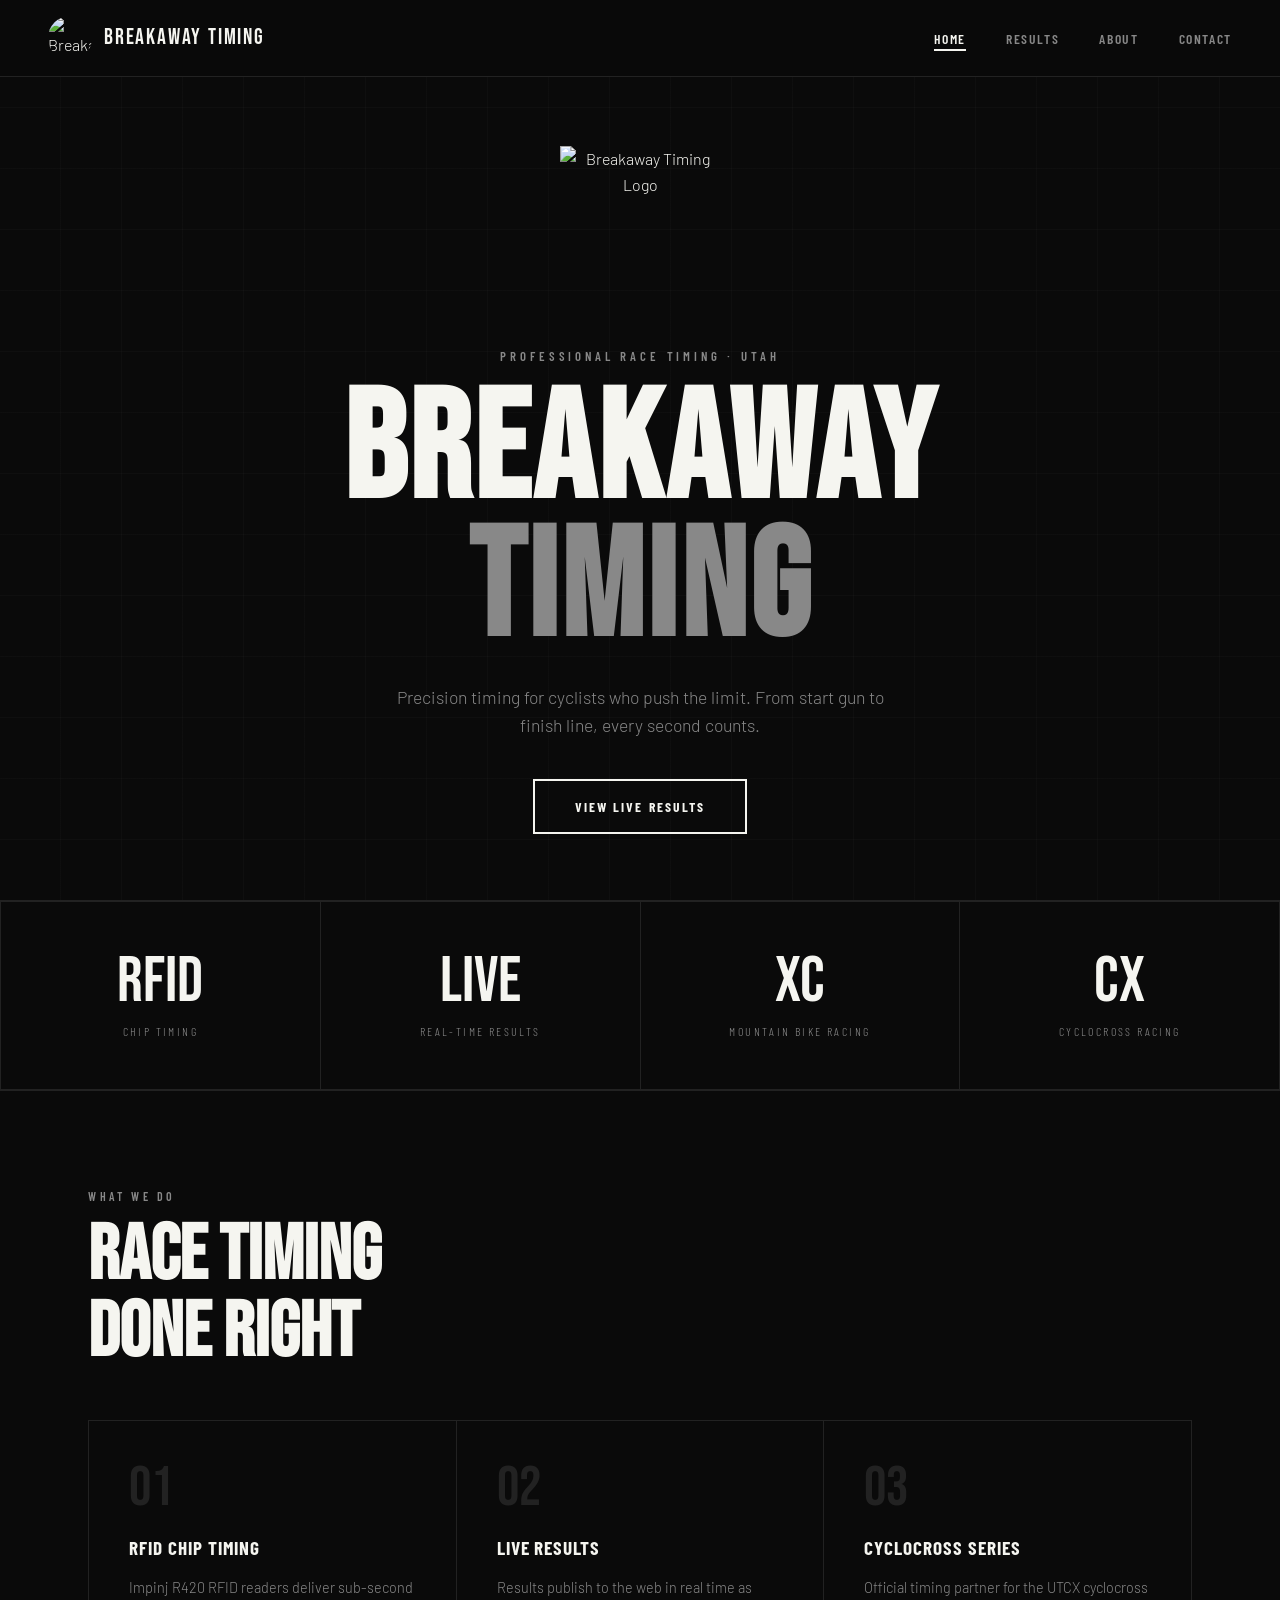
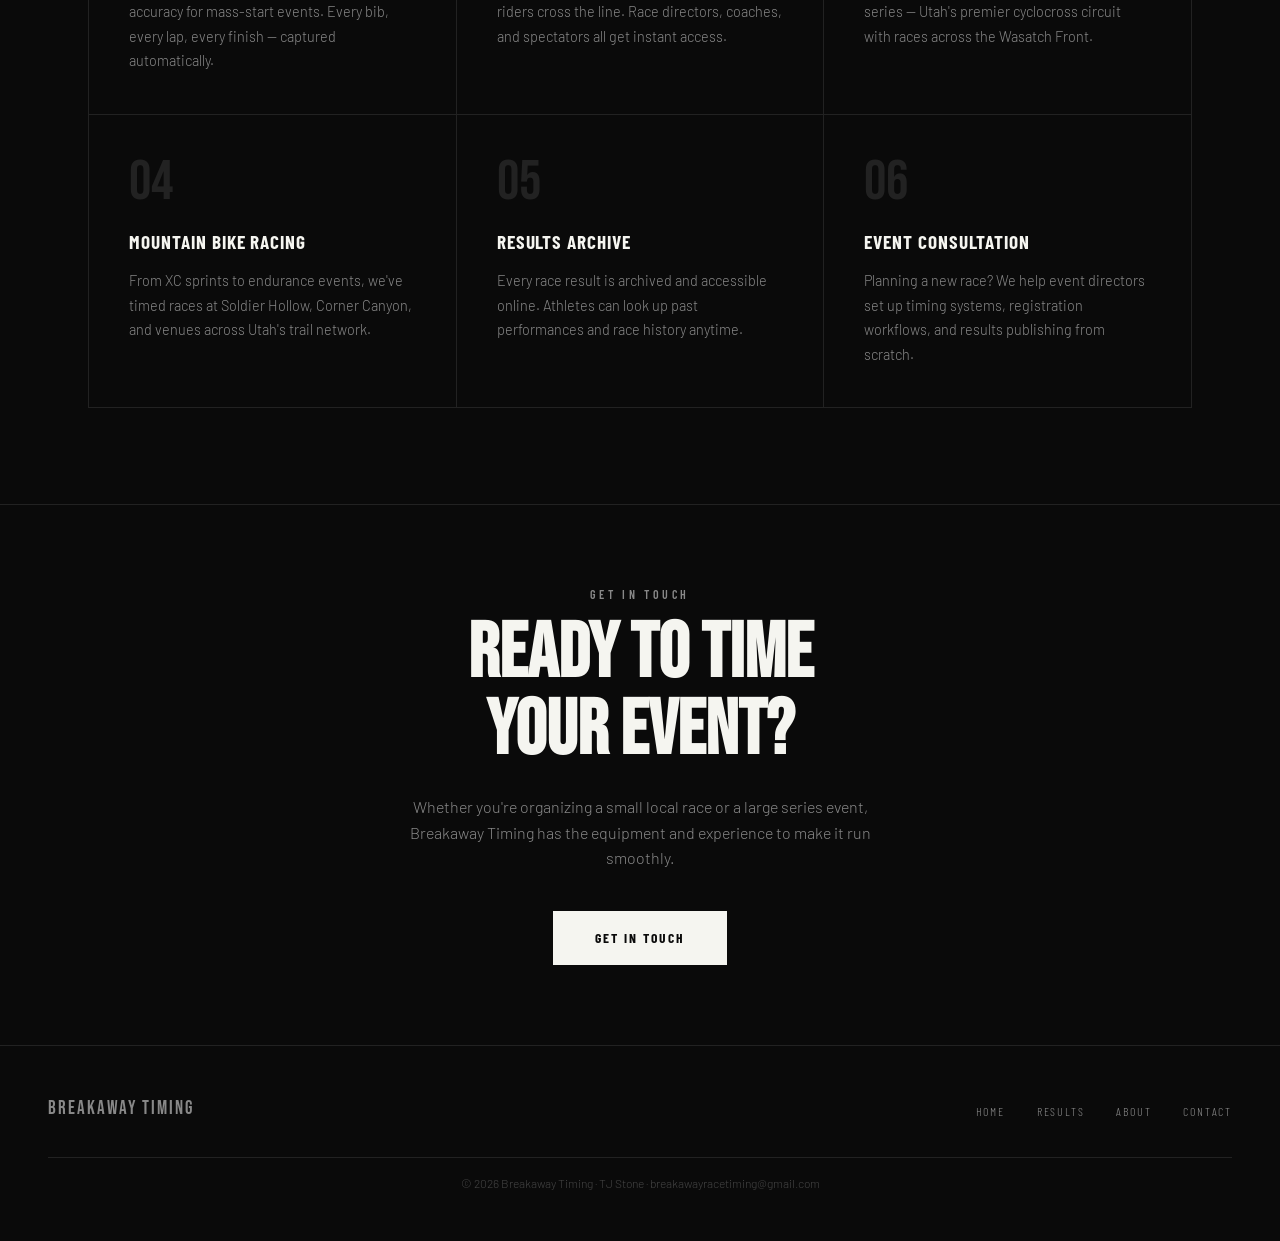
==== index.html @ 4f731759 "Add files via upload" ====
<!DOCTYPE html>
<html lang="en">
<head>
  <meta charset="UTF-8" />
  <meta name="viewport" content="width=device-width, initial-scale=1.0" />
  <title>Breakaway Timing</title>
  <link rel="stylesheet" href="style.css" />
</head>
<body>

  <!-- NAV -->
  <nav>
    <a class="nav-logo" href="index.html">
      <img src="logo.jpg" alt="Breakaway Timing" />
      <span>Breakaway Timing</span>
    </a>
    <ul class="nav-links">
      <li><a href="index.html" class="active">Home</a></li>
      <li><a href="results.html">Results</a></li>
      <li><a href="about.html">About</a></li>
      <li><a href="contact.html">Contact</a></li>
    </ul>
  </nav>

  <!-- HERO -->
  <section class="hero">
    <div class="hero-bg"></div>
    <div class="hero-content">
      <img class="hero-logo" src="logo.jpg" alt="Breakaway Timing Logo" />
      <p class="hero-eyebrow">Professional Race Timing · Utah</p>
      <h1>BREAKAWAY<span>TIMING</span></h1>
      <p class="hero-sub">Precision timing for cyclists who push the limit. From start gun to finish line, every second counts.</p>
      <a href="results.html" class="btn">View Live Results</a>
    </div>
  </section>

  <div class="divider"></div>

  <!-- STATS -->
  <div class="stats-row">
    <div class="stat-item">
      <div class="stat-number">RFID</div>
      <div class="stat-label">Chip Timing</div>
    </div>
    <div class="stat-item">
      <div class="stat-number">Live</div>
      <div class="stat-label">Real-Time Results</div>
    </div>
    <div class="stat-item">
      <div class="stat-number">XC</div>
      <div class="stat-label">Mountain Bike Racing</div>
    </div>
    <div class="stat-item">
      <div class="stat-number">CX</div>
      <div class="stat-label">Cyclocross Racing</div>
    </div>
  </div>

  <div class="divider"></div>

  <!-- SERVICES -->
  <section class="section">
    <p class="section-label">What We Do</p>
    <h2 class="section-title">Race Timing<br>Done Right</h2>

    <div class="services-grid">
      <div class="service-card">
        <div class="service-number">01</div>
        <h3>RFID Chip Timing</h3>
        <p>Impinj R420 RFID readers deliver sub-second accuracy for mass-start events. Every bib, every lap, every finish — captured automatically.</p>
      </div>
      <div class="service-card">
        <div class="service-number">02</div>
        <h3>Live Results</h3>
        <p>Results publish to the web in real time as riders cross the line. Race directors, coaches, and spectators all get instant access.</p>
      </div>
      <div class="service-card">
        <div class="service-number">03</div>
        <h3>Cyclocross Series</h3>
        <p>Official timing partner for the UTCX cyclocross series — Utah's premier cyclocross circuit with races across the Wasatch Front.</p>
      </div>
      <div class="service-card">
        <div class="service-number">04</div>
        <h3>Mountain Bike Racing</h3>
        <p>From XC sprints to endurance events, we've timed races at Soldier Hollow, Corner Canyon, and venues across Utah's trail network.</p>
      </div>
      <div class="service-card">
        <div class="service-number">05</div>
        <h3>Results Archive</h3>
        <p>Every race result is archived and accessible online. Athletes can look up past performances and race history anytime.</p>
      </div>
      <div class="service-card">
        <div class="service-number">06</div>
        <h3>Event Consultation</h3>
        <p>Planning a new race? We help event directors set up timing systems, registration workflows, and results publishing from scratch.</p>
      </div>
    </div>
  </section>

  <div class="divider"></div>

  <!-- CTA -->
  <section class="section" style="text-align:center; padding: 5rem 3rem;">
    <p class="section-label">Get In Touch</p>
    <h2 class="section-title">Ready to Time<br>Your Event?</h2>
    <p style="color: var(--mid); max-width: 480px; margin: 1rem auto 2.5rem; font-size: 1rem;">
      Whether you're organizing a small local race or a large series event, Breakaway Timing has the equipment and experience to make it run smoothly.
    </p>
    <a href="contact.html" class="btn btn-solid">Get In Touch</a>
  </section>

  <!-- FOOTER -->
  <footer>
    <div class="footer-logo">Breakaway Timing</div>
    <ul class="footer-links">
      <li><a href="index.html">Home</a></li>
      <li><a href="results.html">Results</a></li>
      <li><a href="about.html">About</a></li>
      <li><a href="contact.html">Contact</a></li>
    </ul>
    <p class="footer-copy">© 2026 Breakaway Timing · TJ Stone · breakawayracetiming@gmail.com</p>
  </footer>

</body>
</html>
---- style.css ----
@import url('https://fonts.googleapis.com/css2?family=Bebas+Neue&family=Barlow+Condensed:wght@400;600;700&family=Barlow:wght@300;400;500&display=swap');

/* ─── VARIABLES ─── */
:root {
  --black: #0a0a0a;
  --white: #f5f5f0;
  --accent: #e8e8e0;
  --mid: #888;
  --border: #222;
  --font-display: 'Bebas Neue', sans-serif;
  --font-heading: 'Barlow Condensed', sans-serif;
  --font-body: 'Barlow', sans-serif;
}

/* ─── RESET ─── */
*, *::before, *::after { box-sizing: border-box; margin: 0; padding: 0; }

html { scroll-behavior: smooth; }

body {
  background: var(--black);
  color: var(--white);
  font-family: var(--font-body);
  font-weight: 300;
  line-height: 1.6;
  overflow-x: hidden;
}

a { color: inherit; text-decoration: none; }
img { max-width: 100%; display: block; }

/* ─── NAV ─── */
nav {
  position: fixed;
  top: 0; left: 0; right: 0;
  z-index: 100;
  display: flex;
  align-items: center;
  justify-content: space-between;
  padding: 1rem 3rem;
  background: rgba(10,10,10,0.95);
  backdrop-filter: blur(8px);
  border-bottom: 1px solid var(--border);
}

.nav-logo {
  display: flex;
  align-items: center;
  gap: 0.75rem;
}

.nav-logo img {
  width: 44px;
  height: 44px;
  object-fit: contain;
  filter: invert(0);
  border-radius: 50%;
}

.nav-logo span {
  font-family: var(--font-display);
  font-size: 1.4rem;
  letter-spacing: 0.08em;
  color: var(--white);
}

.nav-links {
  display: flex;
  gap: 2.5rem;
  list-style: none;
}

.nav-links a {
  font-family: var(--font-heading);
  font-weight: 600;
  font-size: 0.85rem;
  letter-spacing: 0.12em;
  text-transform: uppercase;
  color: var(--mid);
  transition: color 0.2s;
}

.nav-links a:hover,
.nav-links a.active { color: var(--white); }

.nav-links a.active {
  border-bottom: 2px solid var(--white);
  padding-bottom: 2px;
}

/* ─── HERO ─── */
.hero {
  min-height: 100vh;
  display: flex;
  align-items: center;
  justify-content: center;
  position: relative;
  overflow: hidden;
  padding-top: 80px;
}

.hero-bg {
  position: absolute;
  inset: 0;
  background:
    repeating-linear-gradient(
      0deg,
      transparent,
      transparent 60px,
      rgba(255,255,255,0.02) 60px,
      rgba(255,255,255,0.02) 61px
    ),
    repeating-linear-gradient(
      90deg,
      transparent,
      transparent 60px,
      rgba(255,255,255,0.02) 60px,
      rgba(255,255,255,0.02) 61px
    );
}

.hero-content {
  position: relative;
  text-align: center;
  max-width: 900px;
  padding: 2rem;
}

.hero-logo {
  width: 160px;
  height: 160px;
  object-fit: contain;
  margin: 0 auto 2.5rem;
  filter: drop-shadow(0 0 40px rgba(255,255,255,0.1));
  animation: fadeUp 0.8s ease both;
}

.hero-eyebrow {
  font-family: var(--font-heading);
  font-weight: 600;
  font-size: 0.8rem;
  letter-spacing: 0.3em;
  text-transform: uppercase;
  color: var(--mid);
  margin-bottom: 1rem;
  animation: fadeUp 0.8s ease 0.1s both;
}

.hero h1 {
  font-family: var(--font-display);
  font-size: clamp(5rem, 12vw, 10rem);
  line-height: 0.9;
  letter-spacing: 0.02em;
  color: var(--white);
  animation: fadeUp 0.8s ease 0.2s both;
}

.hero h1 span {
  display: block;
  color: var(--mid);
}

.hero-sub {
  font-size: 1.1rem;
  color: var(--mid);
  max-width: 500px;
  margin: 1.5rem auto 2.5rem;
  animation: fadeUp 0.8s ease 0.3s both;
}

.btn {
  display: inline-block;
  font-family: var(--font-heading);
  font-weight: 700;
  font-size: 0.85rem;
  letter-spacing: 0.15em;
  text-transform: uppercase;
  padding: 0.9rem 2.5rem;
  border: 2px solid var(--white);
  color: var(--white);
  transition: background 0.2s, color 0.2s;
  animation: fadeUp 0.8s ease 0.4s both;
}

.btn:hover {
  background: var(--white);
  color: var(--black);
}

.btn-solid {
  background: var(--white);
  color: var(--black);
}

.btn-solid:hover {
  background: transparent;
  color: var(--white);
}

/* ─── SECTIONS ─── */
.section {
  padding: 6rem 3rem;
  max-width: 1200px;
  margin: 0 auto;
}

.section-label {
  font-family: var(--font-heading);
  font-weight: 600;
  font-size: 0.75rem;
  letter-spacing: 0.3em;
  text-transform: uppercase;
  color: var(--mid);
  margin-bottom: 0.75rem;
}

.section-title {
  font-family: var(--font-display);
  font-size: clamp(3rem, 6vw, 5rem);
  line-height: 1;
  margin-bottom: 1.5rem;
}

.divider {
  width: 100%;
  height: 1px;
  background: var(--border);
  margin: 0;
}

/* ─── SERVICES GRID ─── */
.services-grid {
  display: grid;
  grid-template-columns: repeat(auto-fit, minmax(280px, 1fr));
  gap: 1px;
  background: var(--border);
  border: 1px solid var(--border);
  margin-top: 3rem;
}

.service-card {
  background: var(--black);
  padding: 2.5rem;
  transition: background 0.2s;
}

.service-card:hover { background: #111; }

.service-number {
  font-family: var(--font-display);
  font-size: 3.5rem;
  color: var(--border);
  line-height: 1;
  margin-bottom: 1rem;
}

.service-card h3 {
  font-family: var(--font-heading);
  font-weight: 700;
  font-size: 1.2rem;
  letter-spacing: 0.05em;
  text-transform: uppercase;
  margin-bottom: 0.75rem;
}

.service-card p {
  font-size: 0.9rem;
  color: var(--mid);
  line-height: 1.7;
}

/* ─── STATS ROW ─── */
.stats-row {
  display: grid;
  grid-template-columns: repeat(auto-fit, minmax(200px, 1fr));
  gap: 1px;
  background: var(--border);
  border: 1px solid var(--border);
}

.stat-item {
  background: var(--black);
  padding: 3rem 2rem;
  text-align: center;
}

.stat-number {
  font-family: var(--font-display);
  font-size: 4rem;
  line-height: 1;
  color: var(--white);
}

.stat-label {
  font-family: var(--font-heading);
  font-size: 0.75rem;
  letter-spacing: 0.2em;
  text-transform: uppercase;
  color: var(--mid);
  margin-top: 0.5rem;
}

/* ─── PAGE HEADER ─── */
.page-header {
  padding: 10rem 3rem 4rem;
  border-bottom: 1px solid var(--border);
}

.page-header-inner {
  max-width: 1200px;
  margin: 0 auto;
}

/* ─── RESULTS PAGE ─── */
.results-section {
  padding: 3rem;
  max-width: 1200px;
  margin: 0 auto;
}

.controls-row {
  display: flex;
  gap: 1rem;
  margin-bottom: 2rem;
  flex-wrap: wrap;
}

.styled-select {
  appearance: none;
  background: #111;
  border: 1px solid var(--border);
  color: var(--white);
  font-family: var(--font-heading);
  font-size: 0.85rem;
  letter-spacing: 0.08em;
  padding: 0.75rem 2.5rem 0.75rem 1rem;
  cursor: pointer;
  min-width: 200px;
  background-image: url("data:image/svg+xml,%3Csvg xmlns='http://www.w3.org/2000/svg' width='12' height='12' viewBox='0 0 12 12'%3E%3Cpath fill='%23888' d='M6 8L1 3h10z'/%3E%3C/svg%3E");
  background-repeat: no-repeat;
  background-position: right 1rem center;
}

.styled-select:focus { outline: 1px solid var(--white); }

.results-table-wrap {
  border: 1px solid var(--border);
  overflow-x: auto;
}

table {
  width: 100%;
  border-collapse: collapse;
  font-size: 0.9rem;
}

thead tr {
  background: #111;
  border-bottom: 1px solid var(--border);
}

thead th {
  font-family: var(--font-heading);
  font-weight: 600;
  font-size: 0.75rem;
  letter-spacing: 0.15em;
  text-transform: uppercase;
  color: var(--mid);
  padding: 1rem 1.25rem;
  text-align: left;
  white-space: nowrap;
}

tbody tr {
  border-bottom: 1px solid #151515;
  transition: background 0.15s;
}

tbody tr:hover { background: #111; }

tbody td {
  padding: 0.85rem 1.25rem;
  color: var(--white);
  font-size: 0.875rem;
}

tbody td:first-child {
  font-family: var(--font-heading);
  font-weight: 700;
  font-size: 1rem;
  color: var(--mid);
  width: 60px;
}

.badge {
  display: inline-block;
  font-family: var(--font-heading);
  font-size: 0.65rem;
  font-weight: 700;
  letter-spacing: 0.1em;
  text-transform: uppercase;
  padding: 0.2rem 0.6rem;
  border: 1px solid var(--border);
  color: var(--mid);
}

.status-bar {
  display: flex;
  align-items: center;
  justify-content: space-between;
  padding: 0.75rem 1.25rem;
  background: #0d0d0d;
  border: 1px solid var(--border);
  border-bottom: none;
  font-family: var(--font-heading);
  font-size: 0.75rem;
  letter-spacing: 0.1em;
  color: var(--mid);
}

.live-dot {
  display: inline-block;
  width: 8px;
  height: 8px;
  background: #e74c3c;
  border-radius: 50%;
  margin-right: 0.5rem;
  animation: pulse 1.5s ease infinite;
}

/* ─── ABOUT PAGE ─── */
.about-grid {
  display: grid;
  grid-template-columns: 1fr 1fr;
  gap: 6rem;
  align-items: start;
  margin-top: 3rem;
}

.about-text p {
  color: var(--mid);
  margin-bottom: 1.5rem;
  font-size: 1rem;
  line-height: 1.8;
}

.about-text p:first-child {
  font-size: 1.15rem;
  color: var(--white);
}

.about-image-wrap {
  position: sticky;
  top: 120px;
  text-align: center;
}

.about-image-wrap img {
  width: 220px;
  height: 220px;
  object-fit: contain;
  margin: 0 auto;
  filter: drop-shadow(0 0 60px rgba(255,255,255,0.05));
}

/* ─── CONTACT PAGE ─── */
.contact-grid {
  display: grid;
  grid-template-columns: 1fr 1fr;
  gap: 6rem;
  margin-top: 3rem;
}

.contact-info h3 {
  font-family: var(--font-heading);
  font-weight: 700;
  font-size: 0.75rem;
  letter-spacing: 0.25em;
  text-transform: uppercase;
  color: var(--mid);
  margin-bottom: 0.5rem;
  margin-top: 2rem;
}

.contact-info h3:first-child { margin-top: 0; }

.contact-info p,
.contact-info a {
  font-size: 1.1rem;
  color: var(--white);
  transition: color 0.2s;
}

.contact-info a:hover { color: var(--mid); }

.contact-form {
  display: flex;
  flex-direction: column;
  gap: 1rem;
}

.form-group {
  display: flex;
  flex-direction: column;
  gap: 0.4rem;
}

.form-group label {
  font-family: var(--font-heading);
  font-size: 0.75rem;
  letter-spacing: 0.15em;
  text-transform: uppercase;
  color: var(--mid);
}

.form-group input,
.form-group textarea {
  background: #111;
  border: 1px solid var(--border);
  color: var(--white);
  font-family: var(--font-body);
  font-size: 0.95rem;
  padding: 0.85rem 1rem;
  transition: border-color 0.2s;
  resize: none;
}

.form-group input:focus,
.form-group textarea:focus {
  outline: none;
  border-color: var(--white);
}

/* ─── FOOTER ─── */
footer {
  border-top: 1px solid var(--border);
  padding: 3rem;
  display: flex;
  align-items: center;
  justify-content: space-between;
  flex-wrap: wrap;
  gap: 1rem;
}

.footer-logo {
  font-family: var(--font-display);
  font-size: 1.2rem;
  letter-spacing: 0.1em;
  color: var(--mid);
}

.footer-links {
  display: flex;
  gap: 2rem;
  list-style: none;
}

.footer-links a {
  font-family: var(--font-heading);
  font-size: 0.75rem;
  letter-spacing: 0.15em;
  text-transform: uppercase;
  color: var(--mid);
  transition: color 0.2s;
}

.footer-links a:hover { color: var(--white); }

.footer-copy {
  font-size: 0.75rem;
  color: #444;
  width: 100%;
  text-align: center;
  padding-top: 1rem;
  border-top: 1px solid var(--border);
  margin-top: 1rem;
}

/* ─── ANIMATIONS ─── */
@keyframes fadeUp {
  from { opacity: 0; transform: translateY(20px); }
  to   { opacity: 1; transform: translateY(0); }
}

@keyframes pulse {
  0%, 100% { opacity: 1; }
  50%       { opacity: 0.3; }
}

/* ─── RESPONSIVE ─── */
@media (max-width: 768px) {
  nav { padding: 1rem 1.5rem; }
  .nav-links { gap: 1.5rem; }
  .section { padding: 4rem 1.5rem; }
  .page-header { padding: 8rem 1.5rem 3rem; }
  .results-section { padding: 2rem 1.5rem; }
  .about-grid,
  .contact-grid { grid-template-columns: 1fr; gap: 3rem; }
  .about-image-wrap { position: static; }
  footer { padding: 2rem 1.5rem; flex-direction: column; align-items: flex-start; }
  .controls-row { flex-direction: column; }
  .styled-select { min-width: 100%; }
}
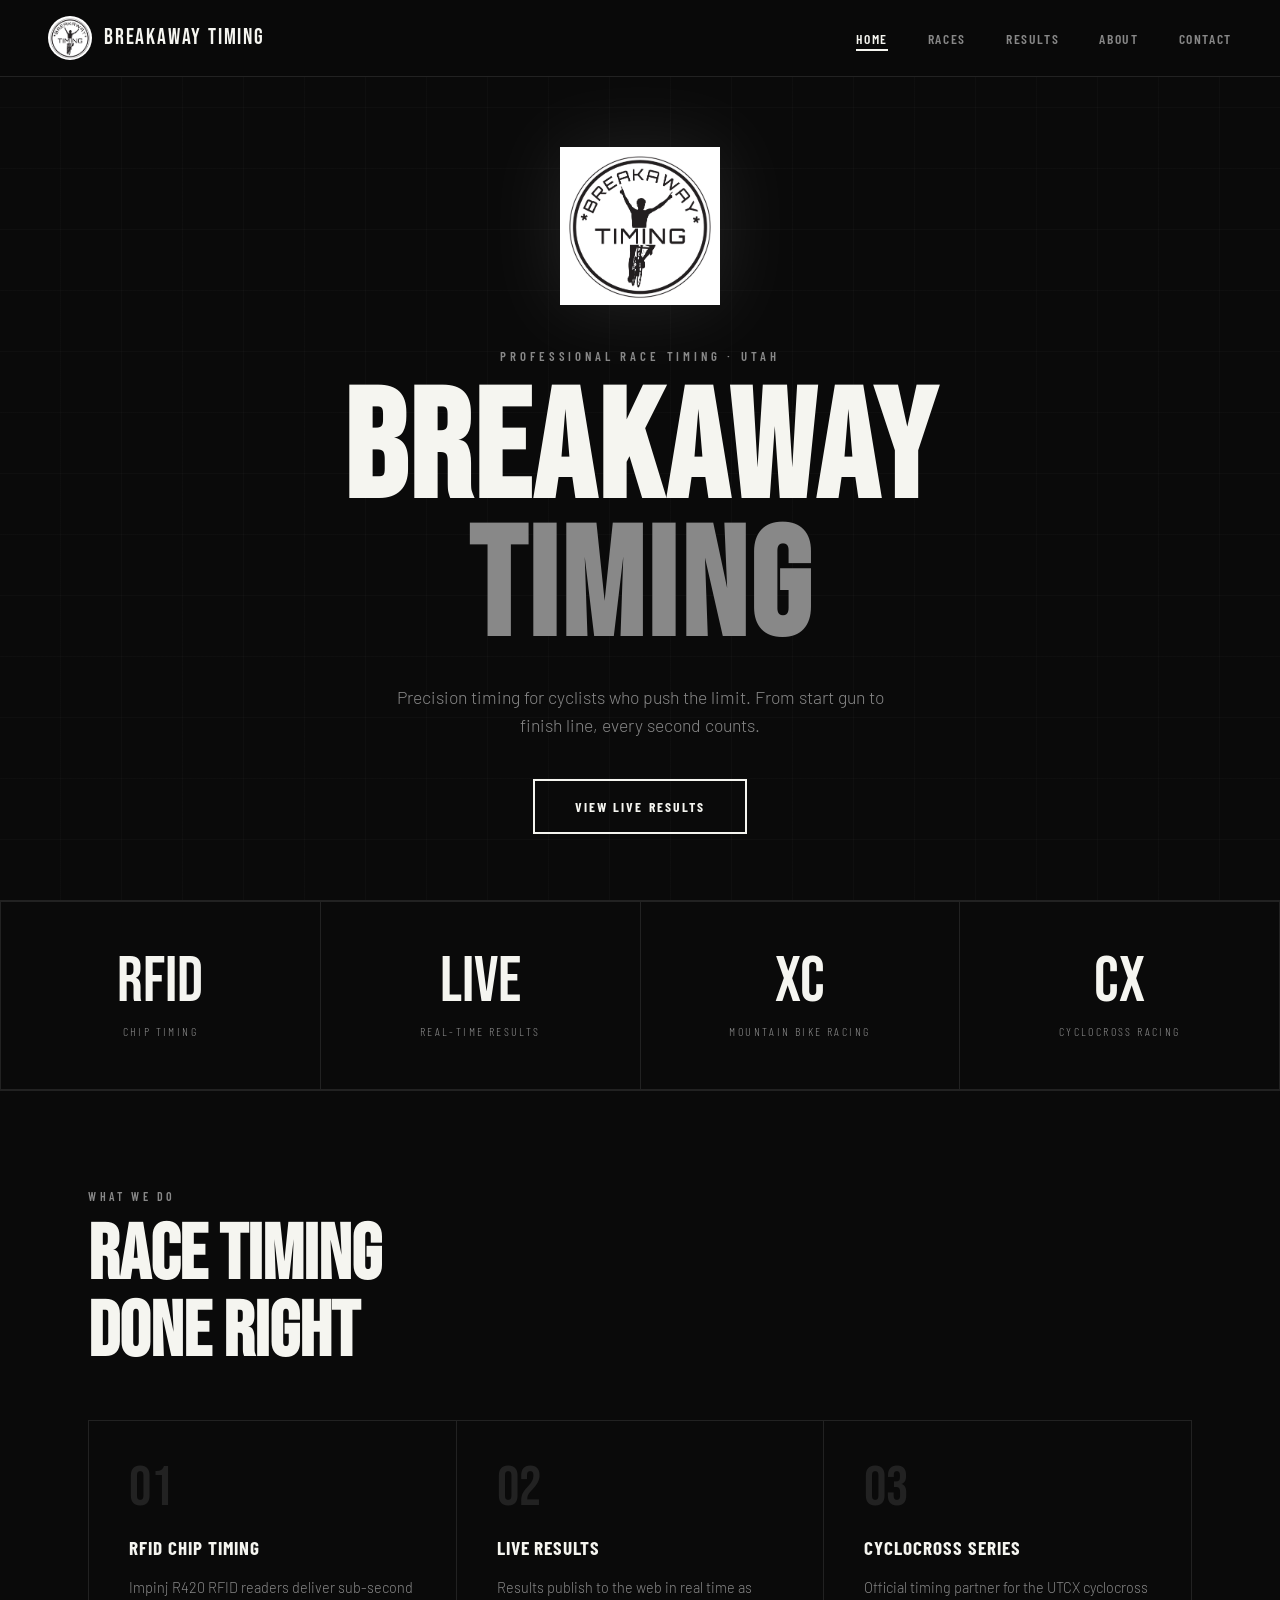
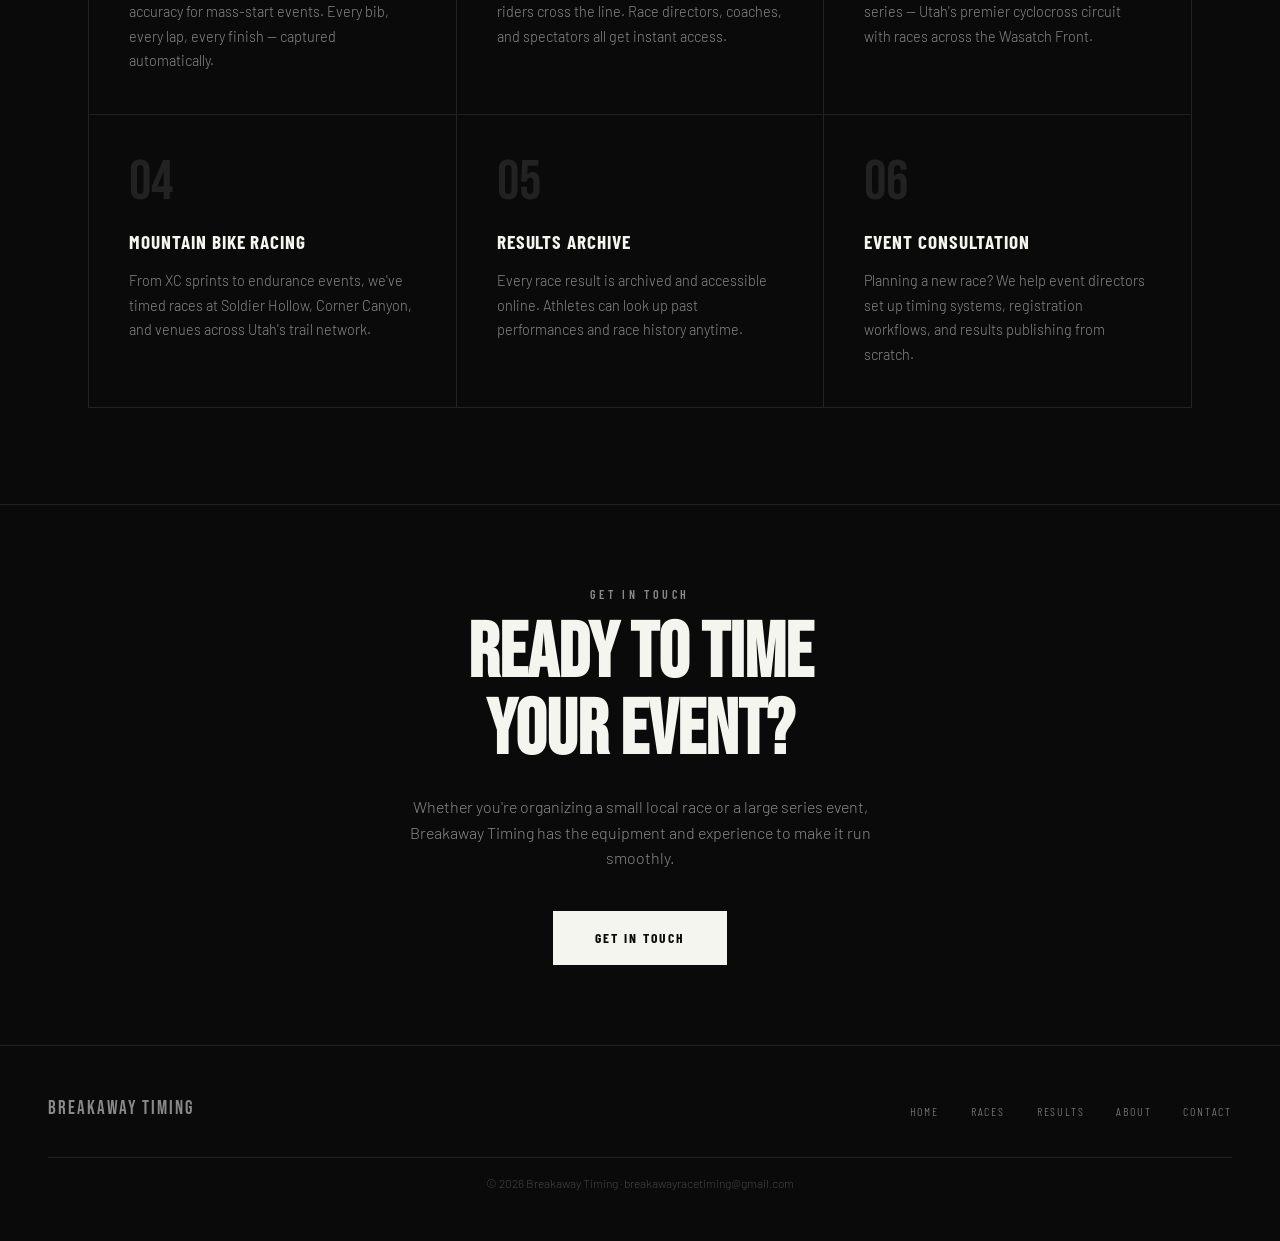
==== commit a389985b: "Add files via upload" ====
--- a/index.html
+++ b/index.html
@@ -16,6 +16,7 @@
     </a>
     <ul class="nav-links">
       <li><a href="index.html" class="active">Home</a></li>
+      <li><a href="races.html">Races</a></li>
       <li><a href="results.html">Results</a></li>
       <li><a href="about.html">About</a></li>
       <li><a href="contact.html">Contact</a></li>
@@ -114,11 +115,12 @@
     <div class="footer-logo">Breakaway Timing</div>
     <ul class="footer-links">
       <li><a href="index.html">Home</a></li>
+      <li><a href="races.html">Races</a></li>
       <li><a href="results.html">Results</a></li>
       <li><a href="about.html">About</a></li>
       <li><a href="contact.html">Contact</a></li>
     </ul>
-    <p class="footer-copy">© 2026 Breakaway Timing · TJ Stone · breakawayracetiming@gmail.com</p>
+    <p class="footer-copy">© 2026 Breakaway Timing · breakawayracetiming@gmail.com</p>
   </footer>
 
 </body>
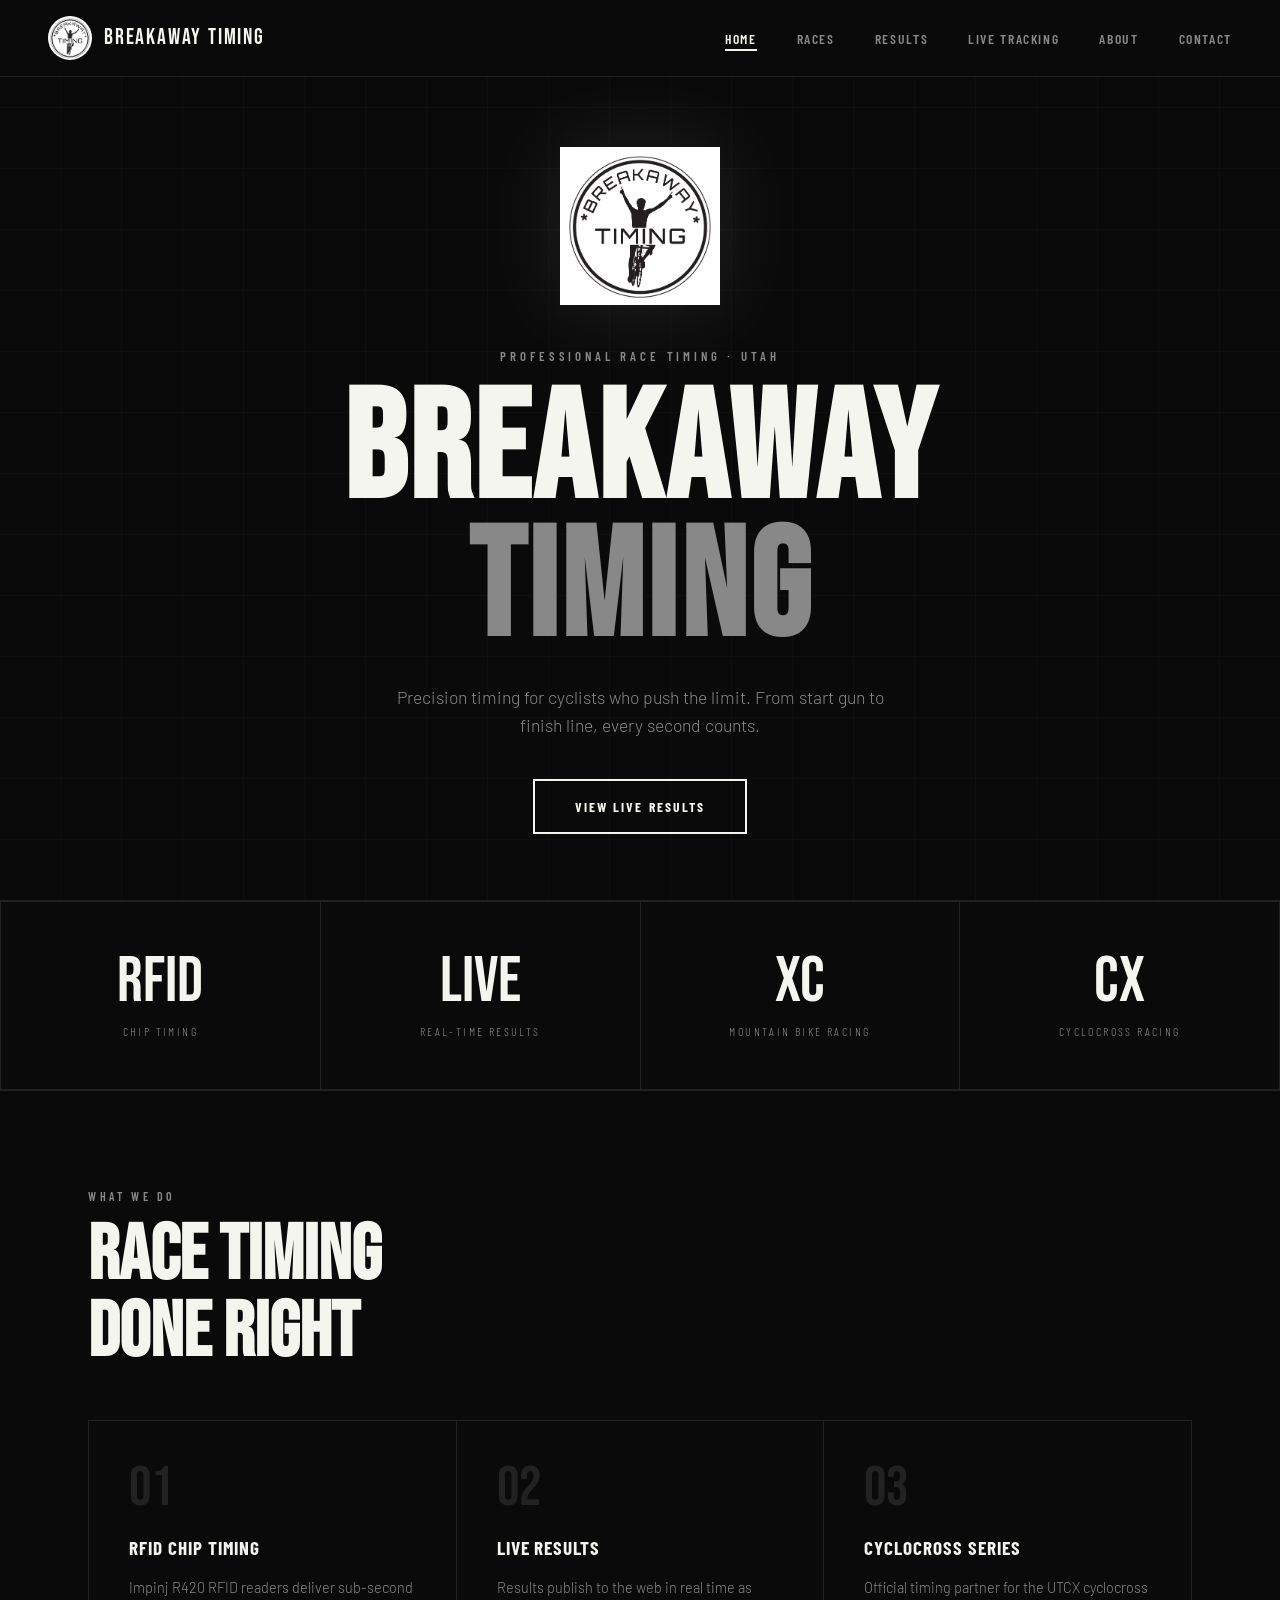
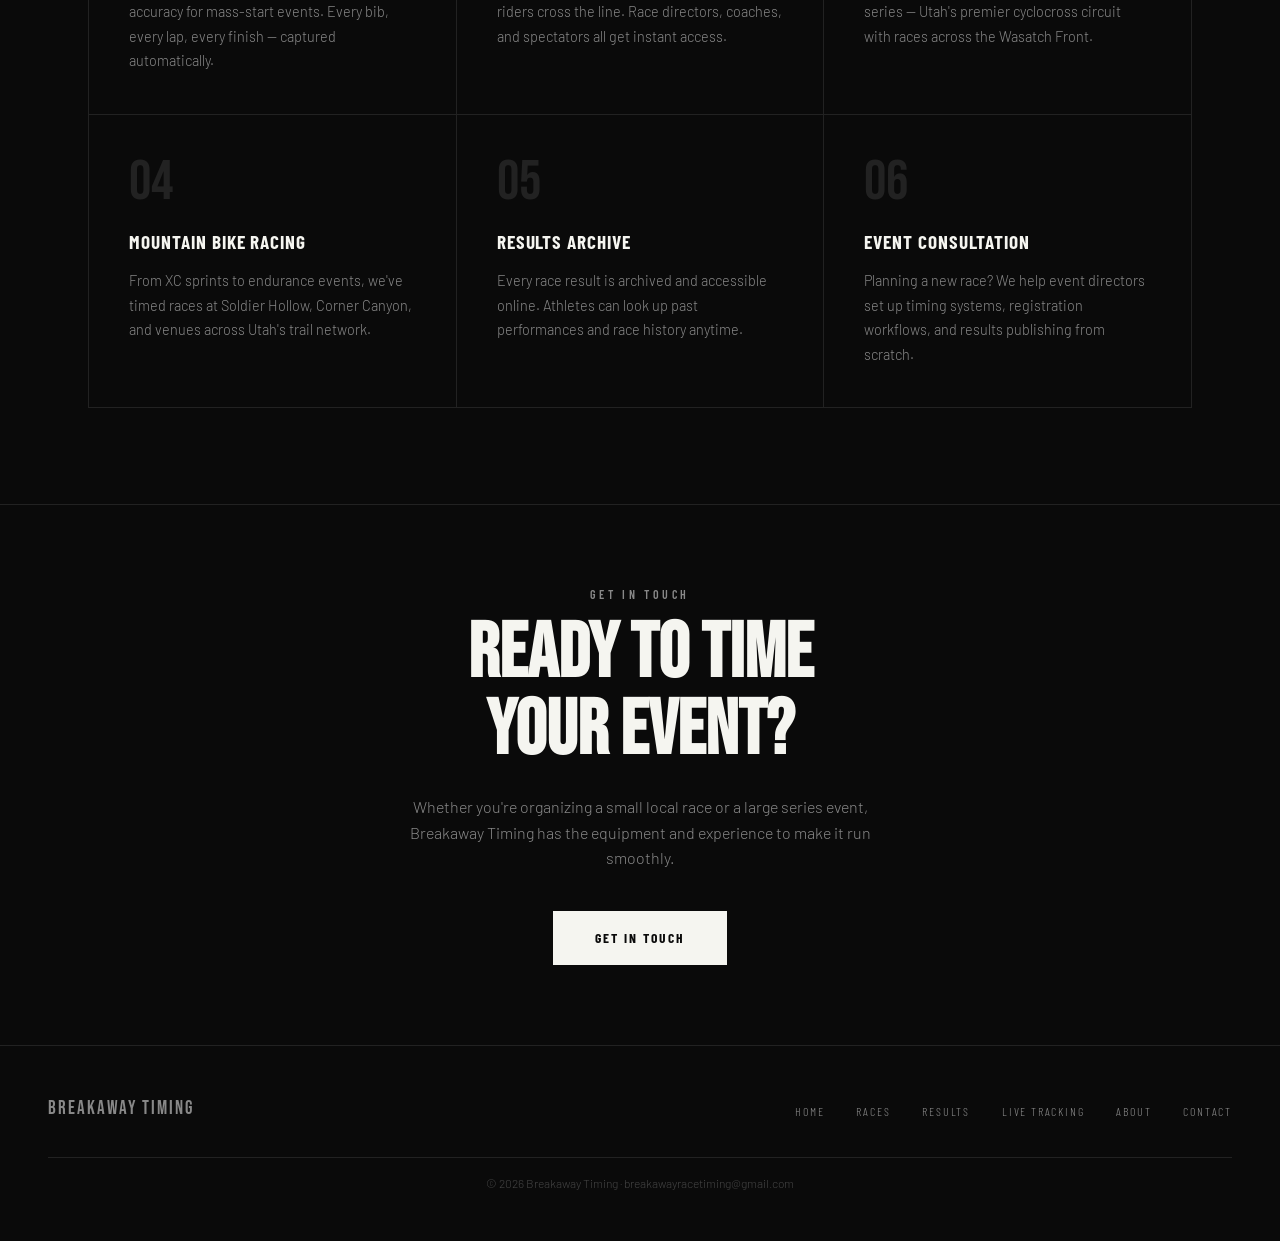
==== commit 7966f89c: "Add files via upload" ====
--- a/index.html
+++ b/index.html
@@ -18,6 +18,7 @@
       <li><a href="index.html" class="active">Home</a></li>
       <li><a href="races.html">Races</a></li>
       <li><a href="results.html">Results</a></li>
+      <li><a href="tracking.html">Live Tracking</a></li>
       <li><a href="about.html">About</a></li>
       <li><a href="contact.html">Contact</a></li>
     </ul>
@@ -117,6 +118,7 @@
       <li><a href="index.html">Home</a></li>
       <li><a href="races.html">Races</a></li>
       <li><a href="results.html">Results</a></li>
+      <li><a href="tracking.html">Live Tracking</a></li>
       <li><a href="about.html">About</a></li>
       <li><a href="contact.html">Contact</a></li>
     </ul>
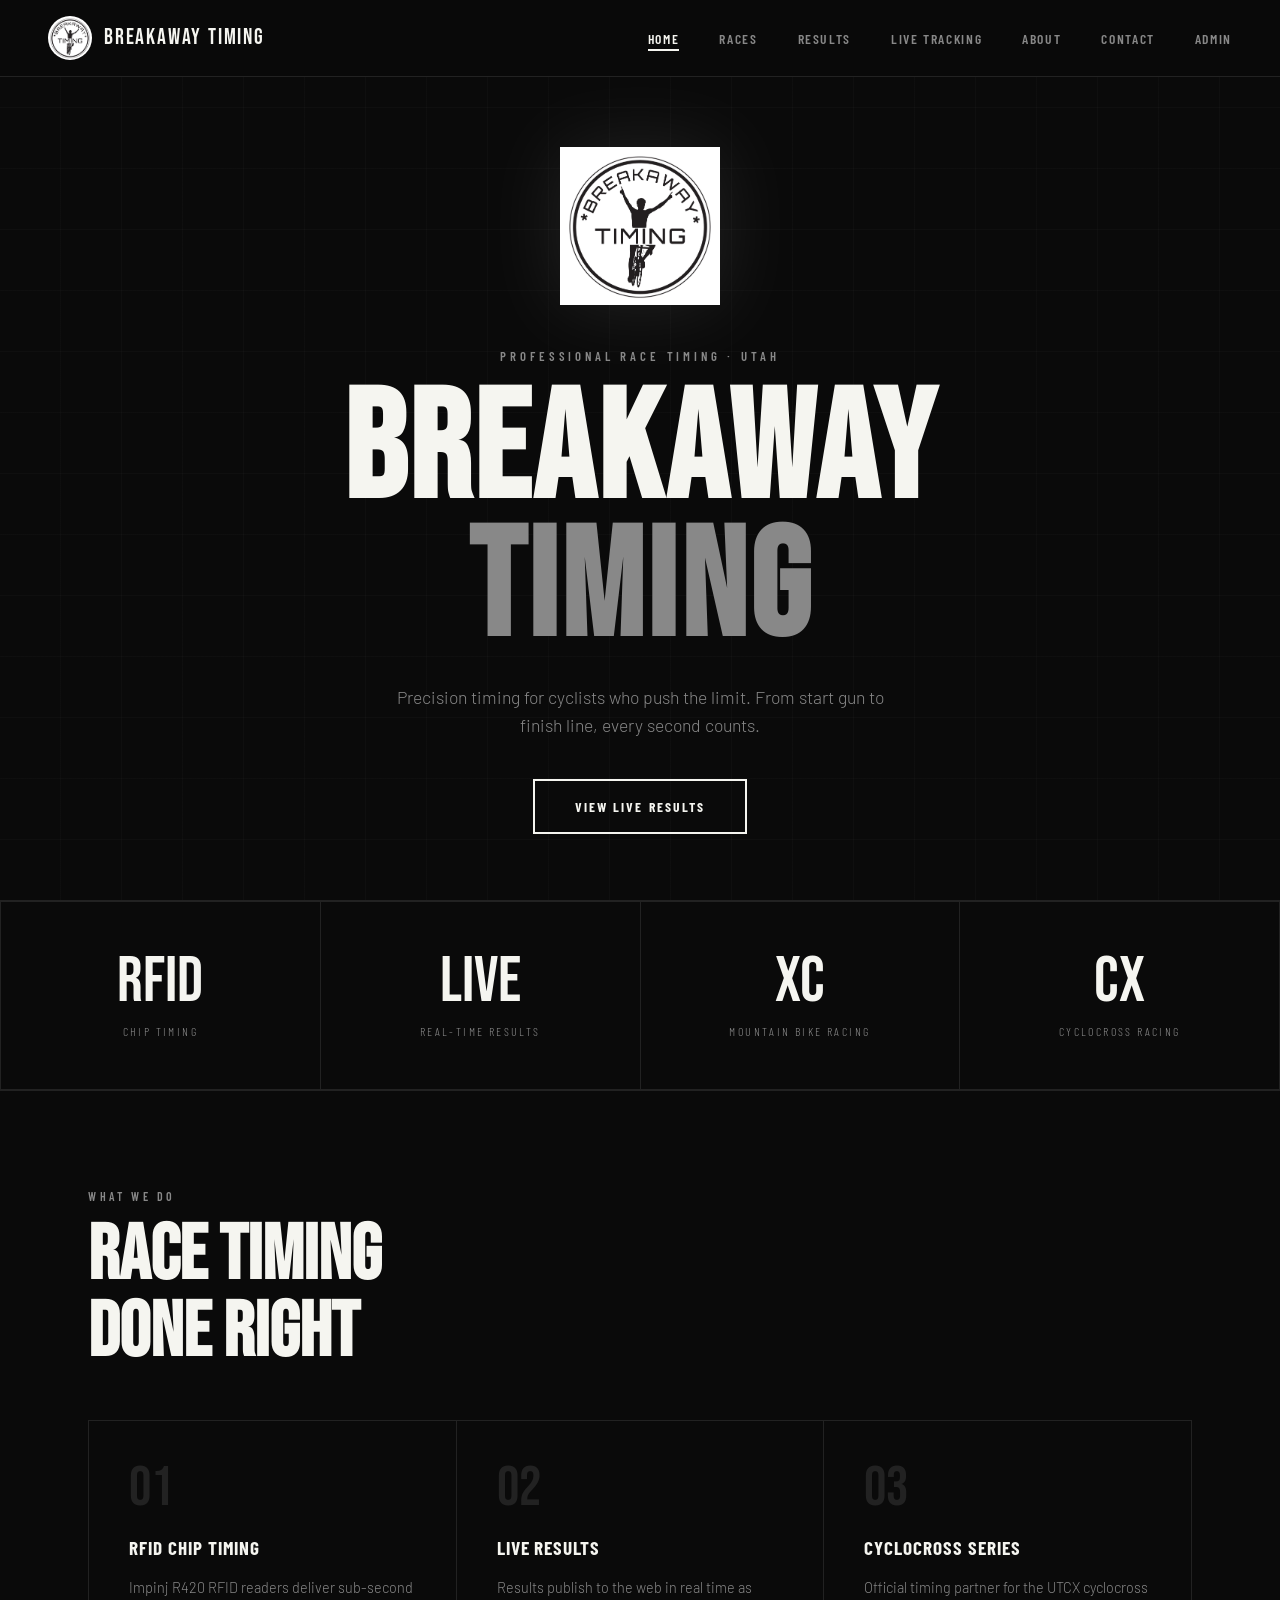
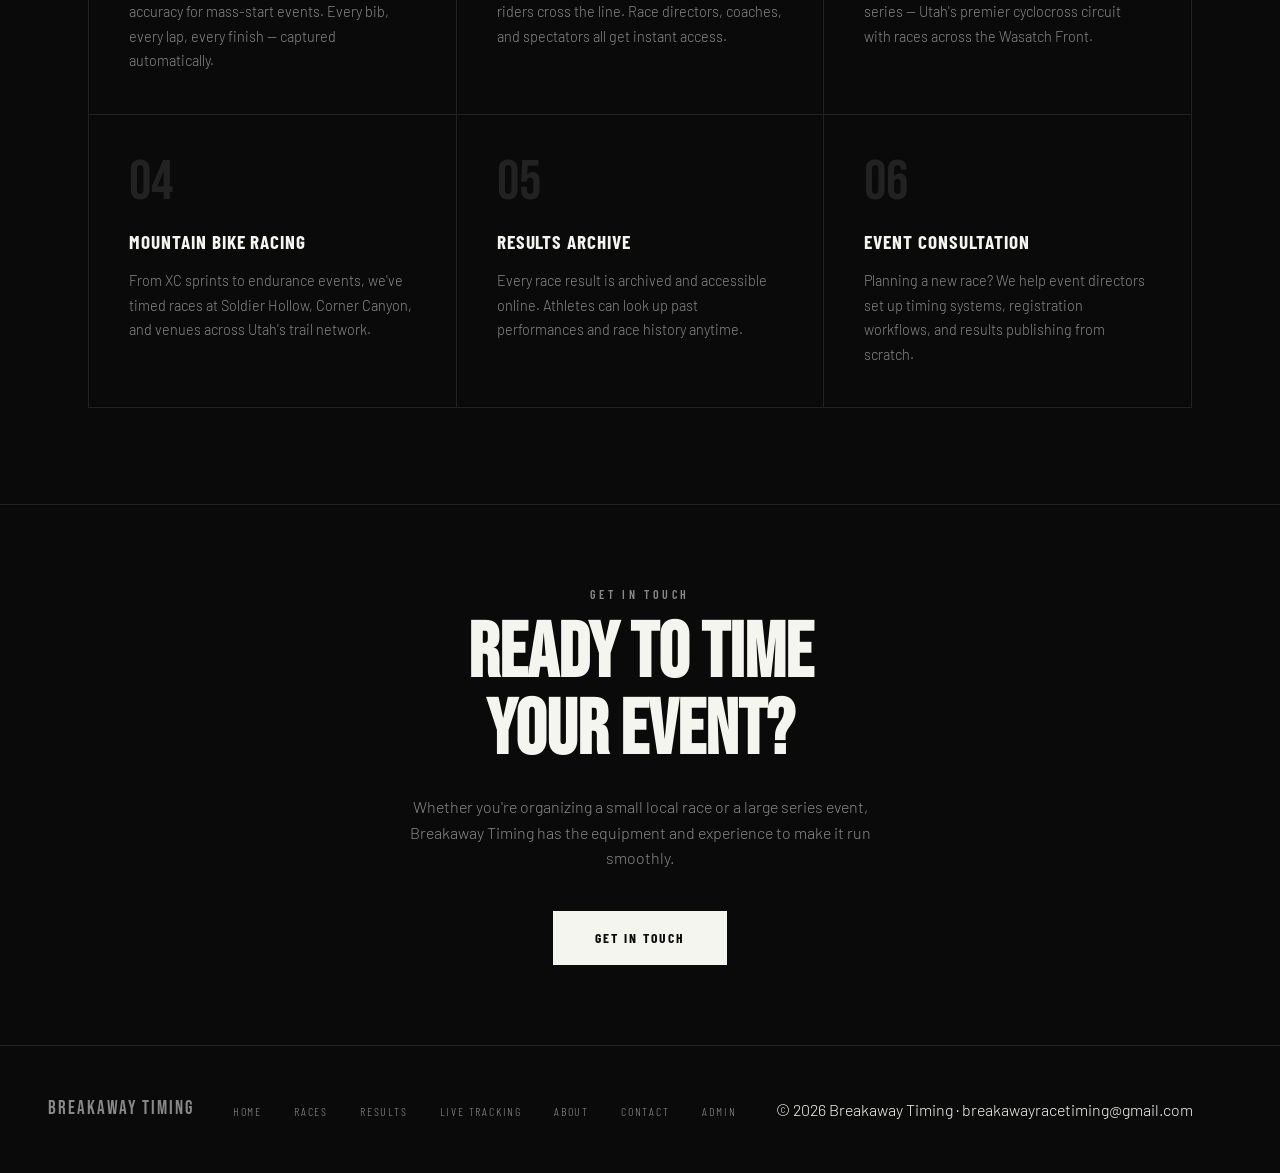
==== commit e10018fc: "Add files via upload" ====
--- a/index.html
+++ b/index.html
@@ -21,6 +21,7 @@
       <li><a href="tracking.html">Live Tracking</a></li>
       <li><a href="about.html">About</a></li>
       <li><a href="contact.html">Contact</a></li>
+      <li><a href="admin.html">Admin</a></li>
     </ul>
   </nav>
 
@@ -121,8 +122,8 @@
       <li><a href="tracking.html">Live Tracking</a></li>
       <li><a href="about.html">About</a></li>
       <li><a href="contact.html">Contact</a></li>
-    </ul>
-    <p class="footer-copy">© 2026 Breakaway Timing · breakawayracetiming@gmail.com</p>
+      <li><a href="admin.html">Admin</a></li>
+    </ul>© 2026 Breakaway Timing · breakawayracetiming@gmail.com</p>
   </footer>
 
 </body>
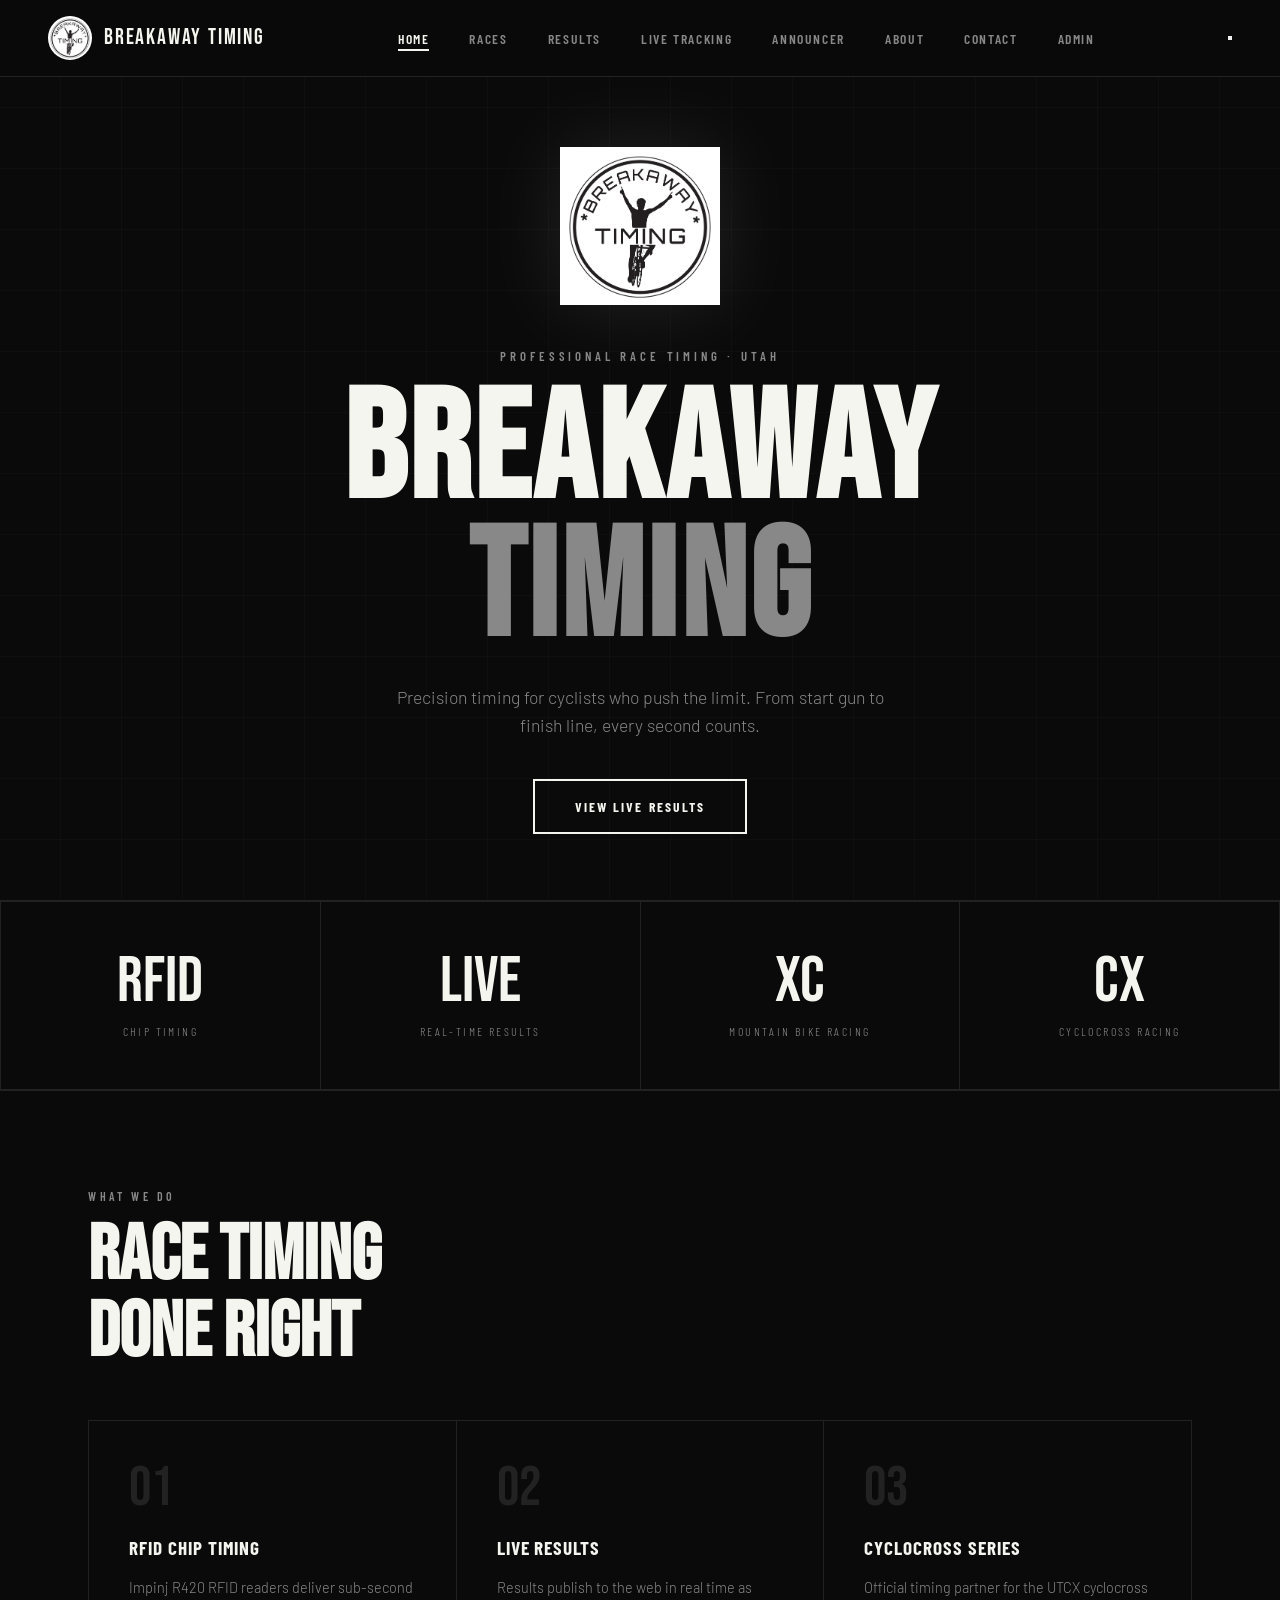
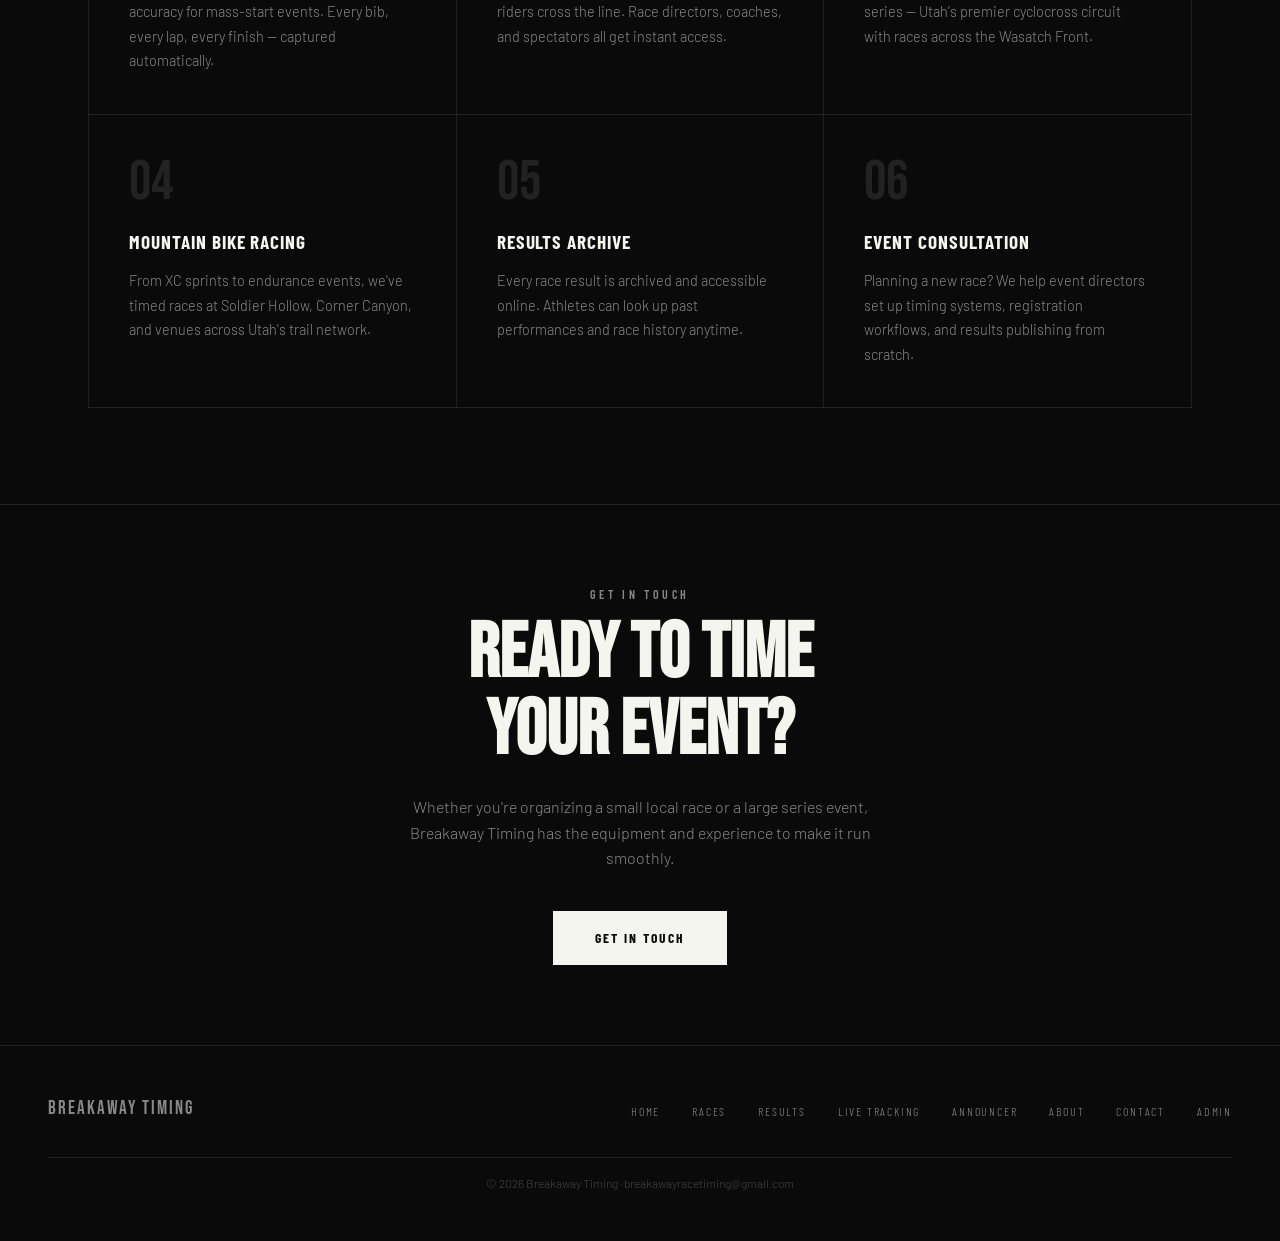
==== commit 43ecf162: "Add files via upload" ====
--- a/index.html
+++ b/index.html
@@ -19,10 +19,14 @@
       <li><a href="races.html">Races</a></li>
       <li><a href="results.html">Results</a></li>
       <li><a href="tracking.html">Live Tracking</a></li>
+      <li><a href="announcer.html">Announcer</a></li>
       <li><a href="about.html">About</a></li>
       <li><a href="contact.html">Contact</a></li>
       <li><a href="admin.html">Admin</a></li>
     </ul>
+    <button class="nav-toggle" id="navToggle" aria-label="Toggle menu">
+      <span></span><span></span><span></span>
+    </button>
   </nav>
 
   <!-- HERO -->
@@ -120,11 +124,30 @@
       <li><a href="races.html">Races</a></li>
       <li><a href="results.html">Results</a></li>
       <li><a href="tracking.html">Live Tracking</a></li>
+      <li><a href="announcer.html">Announcer</a></li>
       <li><a href="about.html">About</a></li>
       <li><a href="contact.html">Contact</a></li>
       <li><a href="admin.html">Admin</a></li>
-    </ul>© 2026 Breakaway Timing · breakawayracetiming@gmail.com</p>
+    </ul>
+    <p class="footer-copy">© 2026 Breakaway Timing · breakawayracetiming@gmail.com</p>
   </footer>
+
+  <script>
+    const toggle = document.getElementById('navToggle');
+    const links  = document.querySelector('.nav-links');
+    if (toggle && links) {
+      toggle.addEventListener('click', () => {
+        toggle.classList.toggle('open');
+        links.classList.toggle('open');
+      });
+      links.querySelectorAll('a').forEach(a => {
+        a.addEventListener('click', () => {
+          toggle.classList.remove('open');
+          links.classList.remove('open');
+        });
+      });
+    }
+  </script>
 
 </body>
 </html>
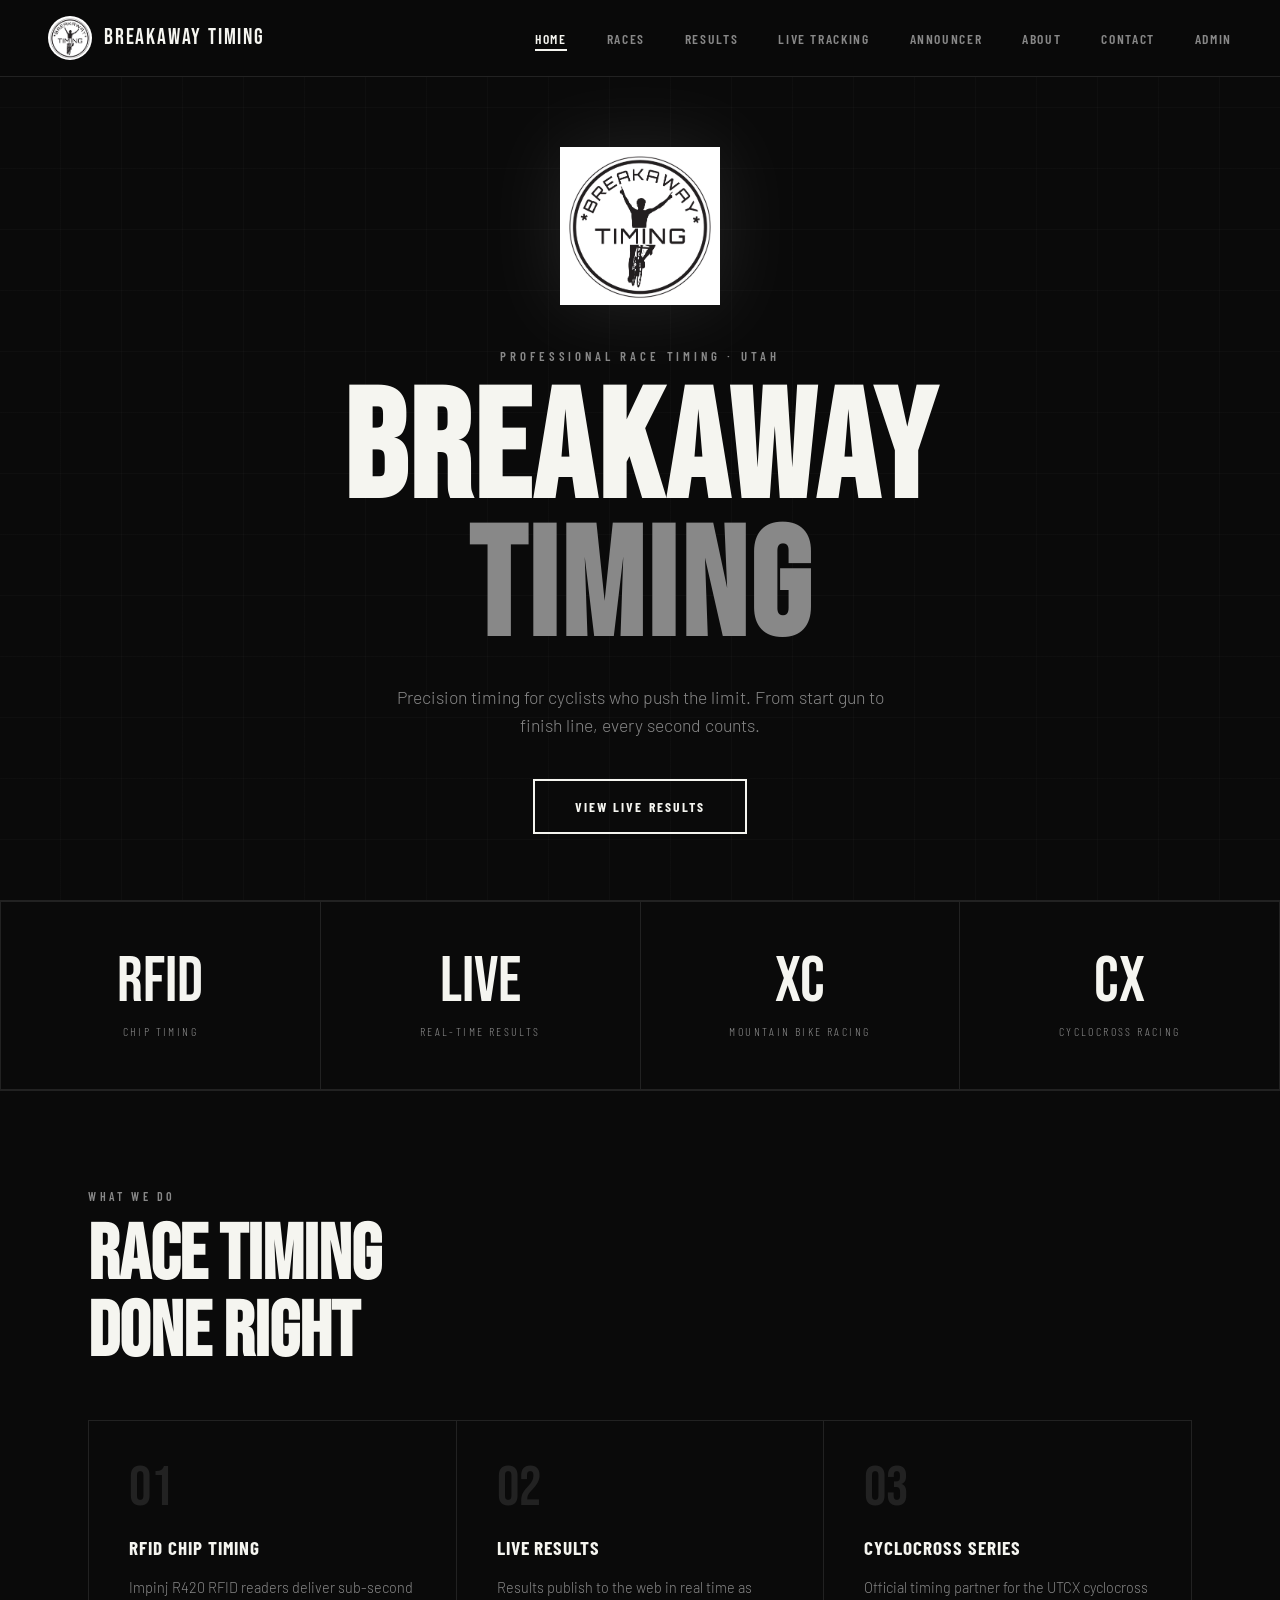
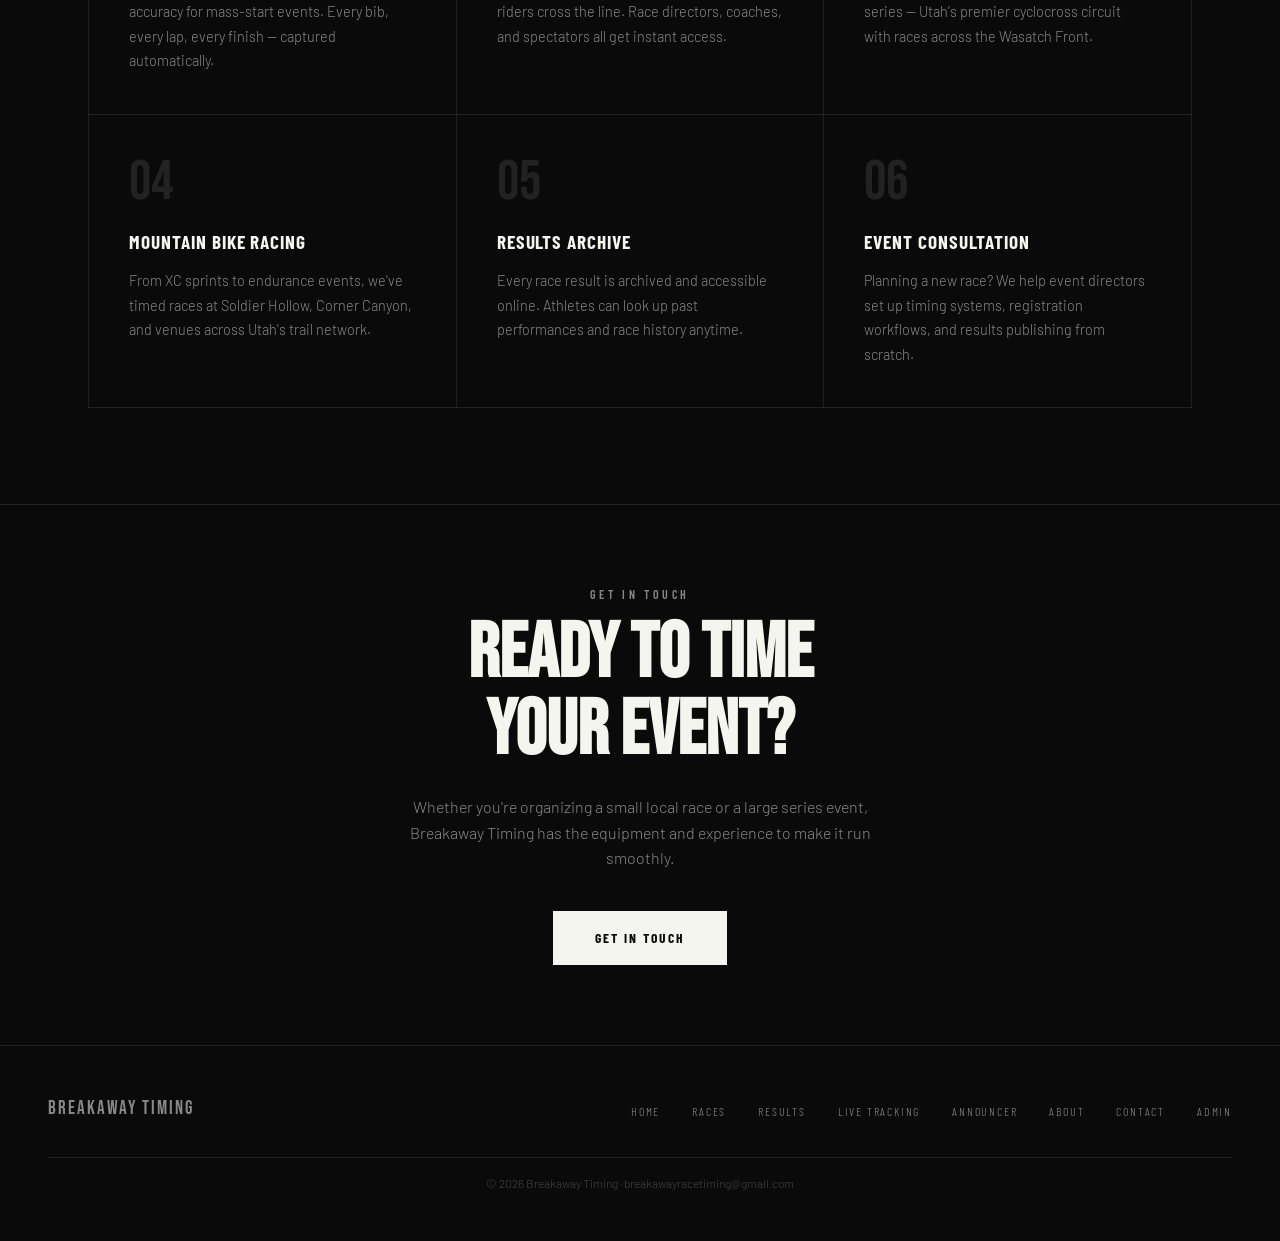
==== commit 669f9a3a: "Add files via upload" ====
--- a/index.html
+++ b/index.html
@@ -9,7 +9,7 @@
 <body>
 
   <!-- NAV -->
-  <nav>
+        <nav>
     <a class="nav-logo" href="index.html">
       <img src="logo.jpg" alt="Breakaway Timing" />
       <span>Breakaway Timing</span>
@@ -119,7 +119,7 @@
   <!-- FOOTER -->
   <footer>
     <div class="footer-logo">Breakaway Timing</div>
-    <ul class="footer-links">
+                <ul class="footer-links">
       <li><a href="index.html">Home</a></li>
       <li><a href="races.html">Races</a></li>
       <li><a href="results.html">Results</a></li>
@@ -136,16 +136,8 @@
     const toggle = document.getElementById('navToggle');
     const links  = document.querySelector('.nav-links');
     if (toggle && links) {
-      toggle.addEventListener('click', () => {
-        toggle.classList.toggle('open');
-        links.classList.toggle('open');
-      });
-      links.querySelectorAll('a').forEach(a => {
-        a.addEventListener('click', () => {
-          toggle.classList.remove('open');
-          links.classList.remove('open');
-        });
-      });
+      toggle.addEventListener('click', () => { toggle.classList.toggle('open'); links.classList.toggle('open'); });
+      links.querySelectorAll('a').forEach(a => a.addEventListener('click', () => { toggle.classList.remove('open'); links.classList.remove('open'); }));
     }
   </script>
 
--- a/style.css
+++ b/style.css
@@ -47,6 +47,7 @@
   display: flex;
   align-items: center;
   gap: 0.75rem;
+  flex-shrink: 0;
 }
 
 .nav-logo img {
@@ -78,6 +79,7 @@
   text-transform: uppercase;
   color: var(--mid);
   transition: color 0.2s;
+  white-space: nowrap;
 }
 
 .nav-links a:hover,
@@ -87,6 +89,35 @@
   border-bottom: 2px solid var(--white);
   padding-bottom: 2px;
 }
+
+/* ─── HAMBURGER BUTTON ─── */
+.nav-toggle {
+  display: none;
+  flex-direction: column;
+  justify-content: center;
+  gap: 5px;
+  width: 36px;
+  height: 36px;
+  background: none;
+  border: none;
+  cursor: pointer;
+  padding: 4px;
+  flex-shrink: 0;
+}
+
+.nav-toggle span {
+  display: block;
+  width: 100%;
+  height: 2px;
+  background: var(--white);
+  transition: transform 0.25s, opacity 0.25s;
+  transform-origin: center;
+}
+
+/* Animate to X when open */
+.nav-toggle.open span:nth-child(1) { transform: translateY(7px) rotate(45deg); }
+.nav-toggle.open span:nth-child(2) { opacity: 0; }
+.nav-toggle.open span:nth-child(3) { transform: translateY(-7px) rotate(-45deg); }
 
 /* ─── HERO ─── */
 .hero {
@@ -588,9 +619,53 @@
 }
 
 /* ─── RESPONSIVE ─── */
-@media (max-width: 768px) {
+
+/* Tablet: tighten desktop nav before switching to hamburger */
+@media (max-width: 900px) {
   nav { padding: 1rem 1.5rem; }
   .nav-links { gap: 1.5rem; }
+  .nav-logo span { font-size: 1.2rem; }
+}
+
+/* Mobile: hamburger menu */
+@media (max-width: 640px) {
+  nav { padding: 0.85rem 1.25rem; }
+
+  .nav-toggle { display: flex; }
+
+  .nav-links {
+    display: none;
+    position: fixed;
+    top: 69px; /* nav height */
+    left: 0; right: 0;
+    background: rgba(10,10,10,0.98);
+    backdrop-filter: blur(8px);
+    border-bottom: 1px solid var(--border);
+    flex-direction: column;
+    gap: 0;
+    padding: 0.5rem 0;
+  }
+
+  .nav-links.open { display: flex; }
+
+  .nav-links li { width: 100%; }
+
+  .nav-links a {
+    display: block;
+    padding: 0.9rem 1.5rem;
+    font-size: 1rem;
+    letter-spacing: 0.1em;
+    border-bottom: 1px solid var(--border);
+  }
+
+  .nav-links li:last-child a { border-bottom: none; }
+
+  .nav-links a.active {
+    border-bottom: 1px solid var(--border);
+    padding-bottom: 0.9rem;
+    color: var(--white);
+  }
+
   .section { padding: 4rem 1.5rem; }
   .page-header { padding: 8rem 1.5rem 3rem; }
   .results-section { padding: 2rem 1.5rem; }
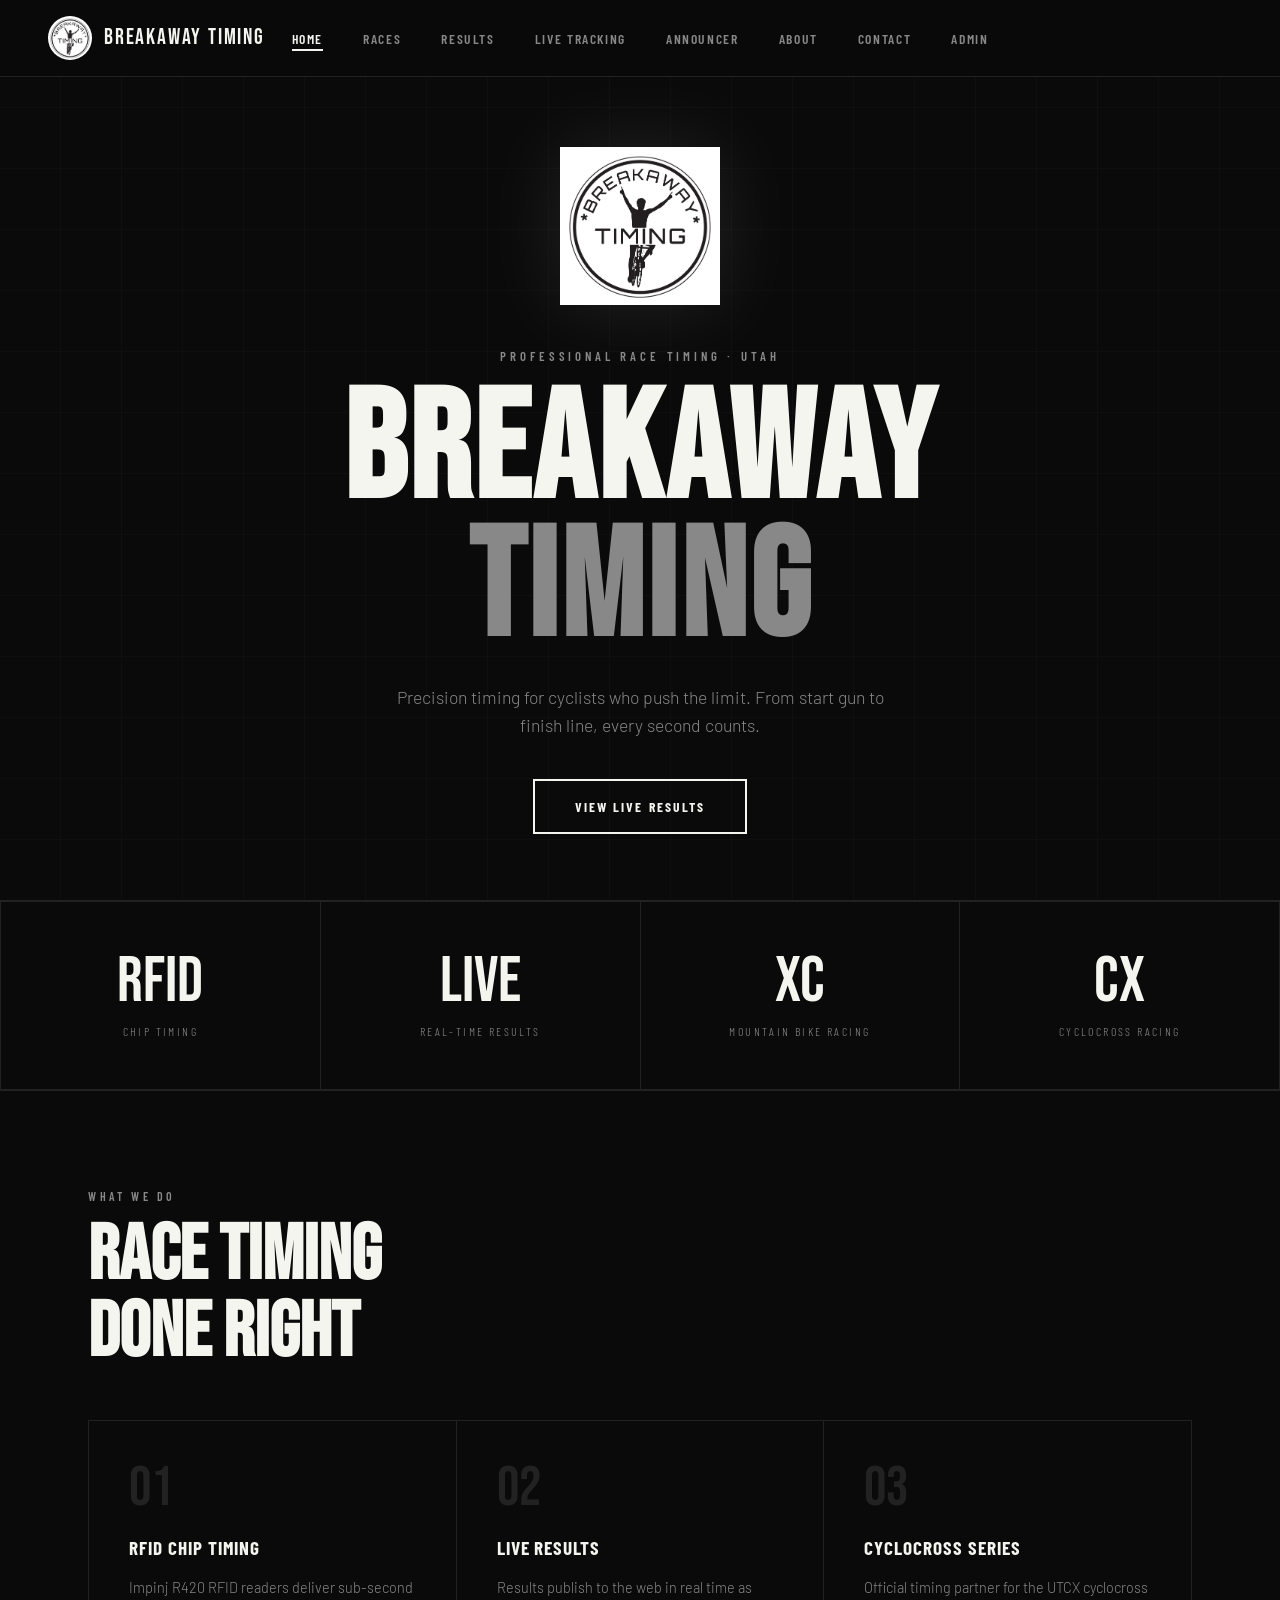
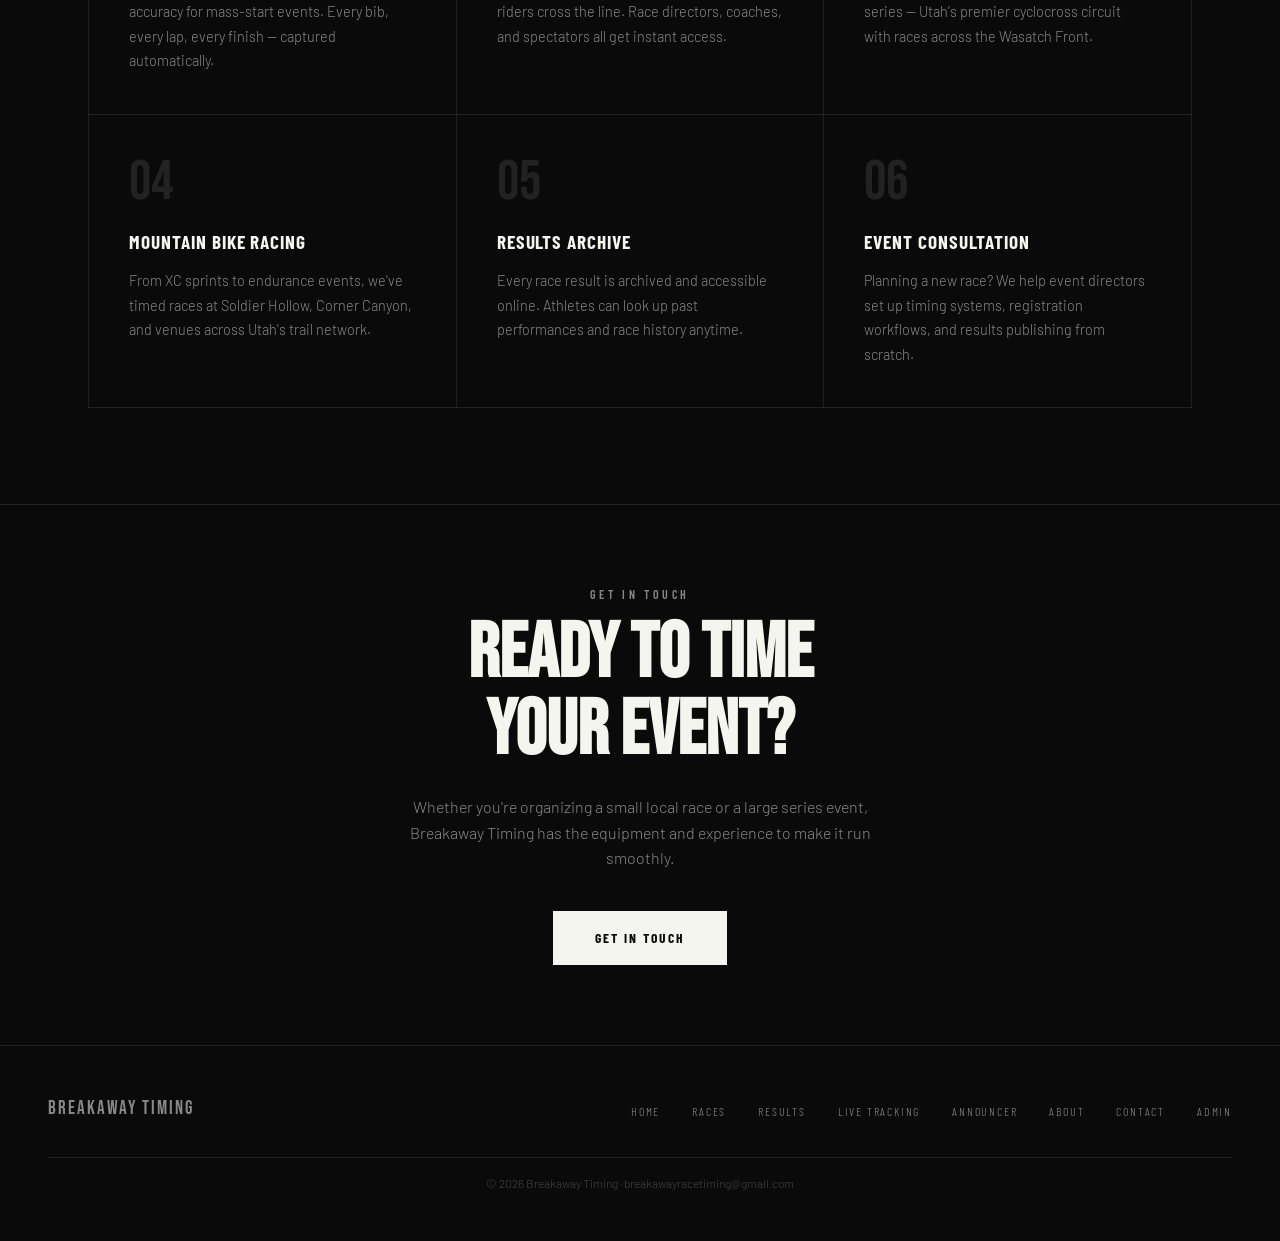
==== commit b7e3ff67: "Update index.html" ====
--- a/index.html
+++ b/index.html
@@ -1,6 +1,7 @@
 <!DOCTYPE html>
 <html lang="en">
 <head>
+  <link rel="icon" href="/breakaway-timing/favicon-16x16.png" type="image/png">
   <meta charset="UTF-8" />
   <meta name="viewport" content="width=device-width, initial-scale=1.0" />
   <title>Breakaway Timing</title>
--- a/style.css
+++ b/style.css
@@ -34,20 +34,23 @@
   position: fixed;
   top: 0; left: 0; right: 0;
   z-index: 100;
-  display: flex;
+  display: grid;
+  grid-template-columns: 1fr auto 1fr;
   align-items: center;
-  justify-content: space-between;
   padding: 1rem 3rem;
   background: rgba(10,10,10,0.95);
   backdrop-filter: blur(8px);
   border-bottom: 1px solid var(--border);
 }
 
+.nav-logo  { grid-column: 1; justify-self: start; }
+.nav-links { grid-column: 2; }
+.nav-toggle { grid-column: 3; justify-self: end; }
+
 .nav-logo {
   display: flex;
   align-items: center;
   gap: 0.75rem;
-  flex-shrink: 0;
 }
 
 .nav-logo img {
@@ -103,6 +106,15 @@
   cursor: pointer;
   padding: 4px;
   flex-shrink: 0;
+}
+
+/* Announcer page: live status lives in col 3 alongside toggle */
+.nav-live-status {
+  grid-column: 3;
+  justify-self: end;
+  display: flex;
+  align-items: center;
+  gap: 16px;
 }
 
 .nav-toggle span {
@@ -623,20 +635,24 @@
 /* Tablet: tighten desktop nav before switching to hamburger */
 @media (max-width: 900px) {
   nav { padding: 1rem 1.5rem; }
-  .nav-links { gap: 1.5rem; }
-  .nav-logo span { font-size: 1.2rem; }
+  .nav-links { gap: 1.2rem; }
+  .nav-logo span { font-size: 1.1rem; }
 }
 
 /* Mobile: hamburger menu */
 @media (max-width: 640px) {
-  nav { padding: 0.85rem 1.25rem; }
-
-  .nav-toggle { display: flex; }
+  nav {
+    display: flex;
+    padding: 0.85rem 1.25rem;
+  }
+
+  .nav-logo  { flex: 1; }
+  .nav-toggle { display: flex; margin-left: auto; }
 
   .nav-links {
     display: none;
     position: fixed;
-    top: 69px; /* nav height */
+    top: 69px;
     left: 0; right: 0;
     background: rgba(10,10,10,0.98);
     backdrop-filter: blur(8px);
